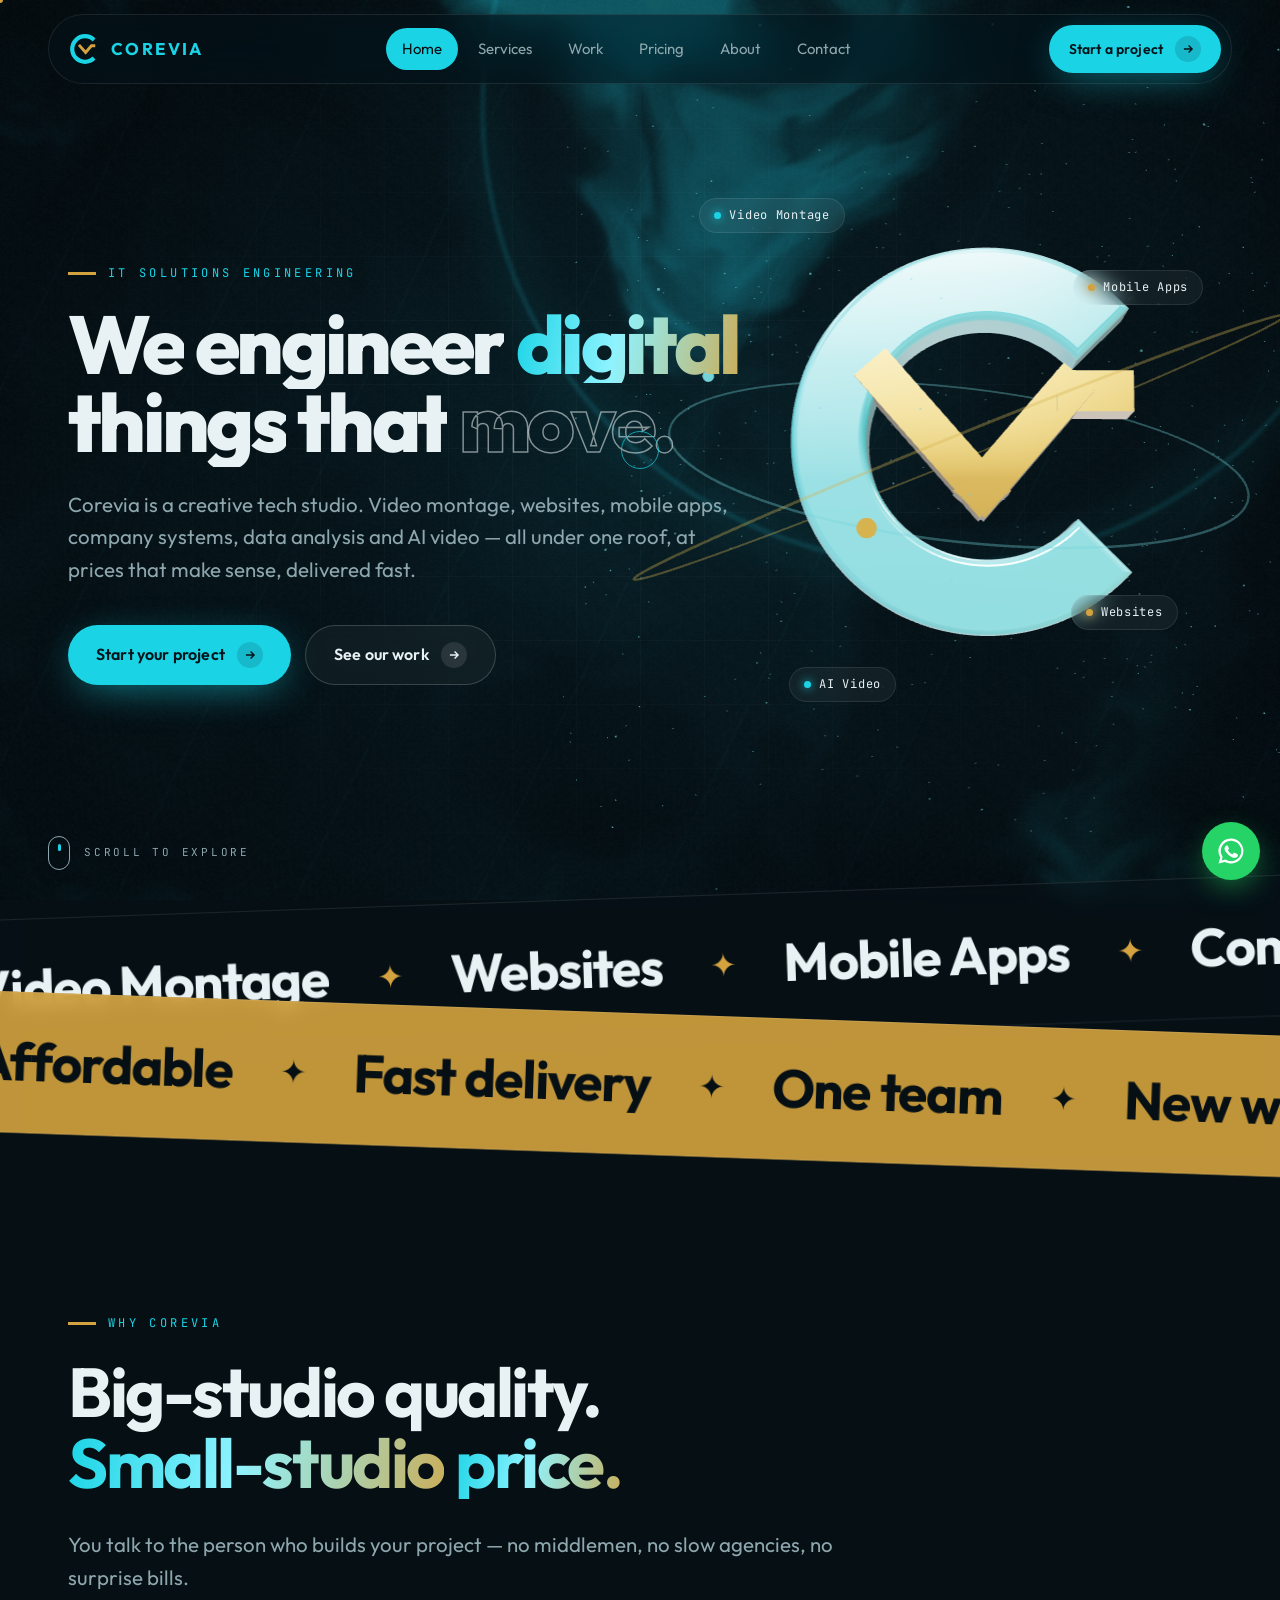
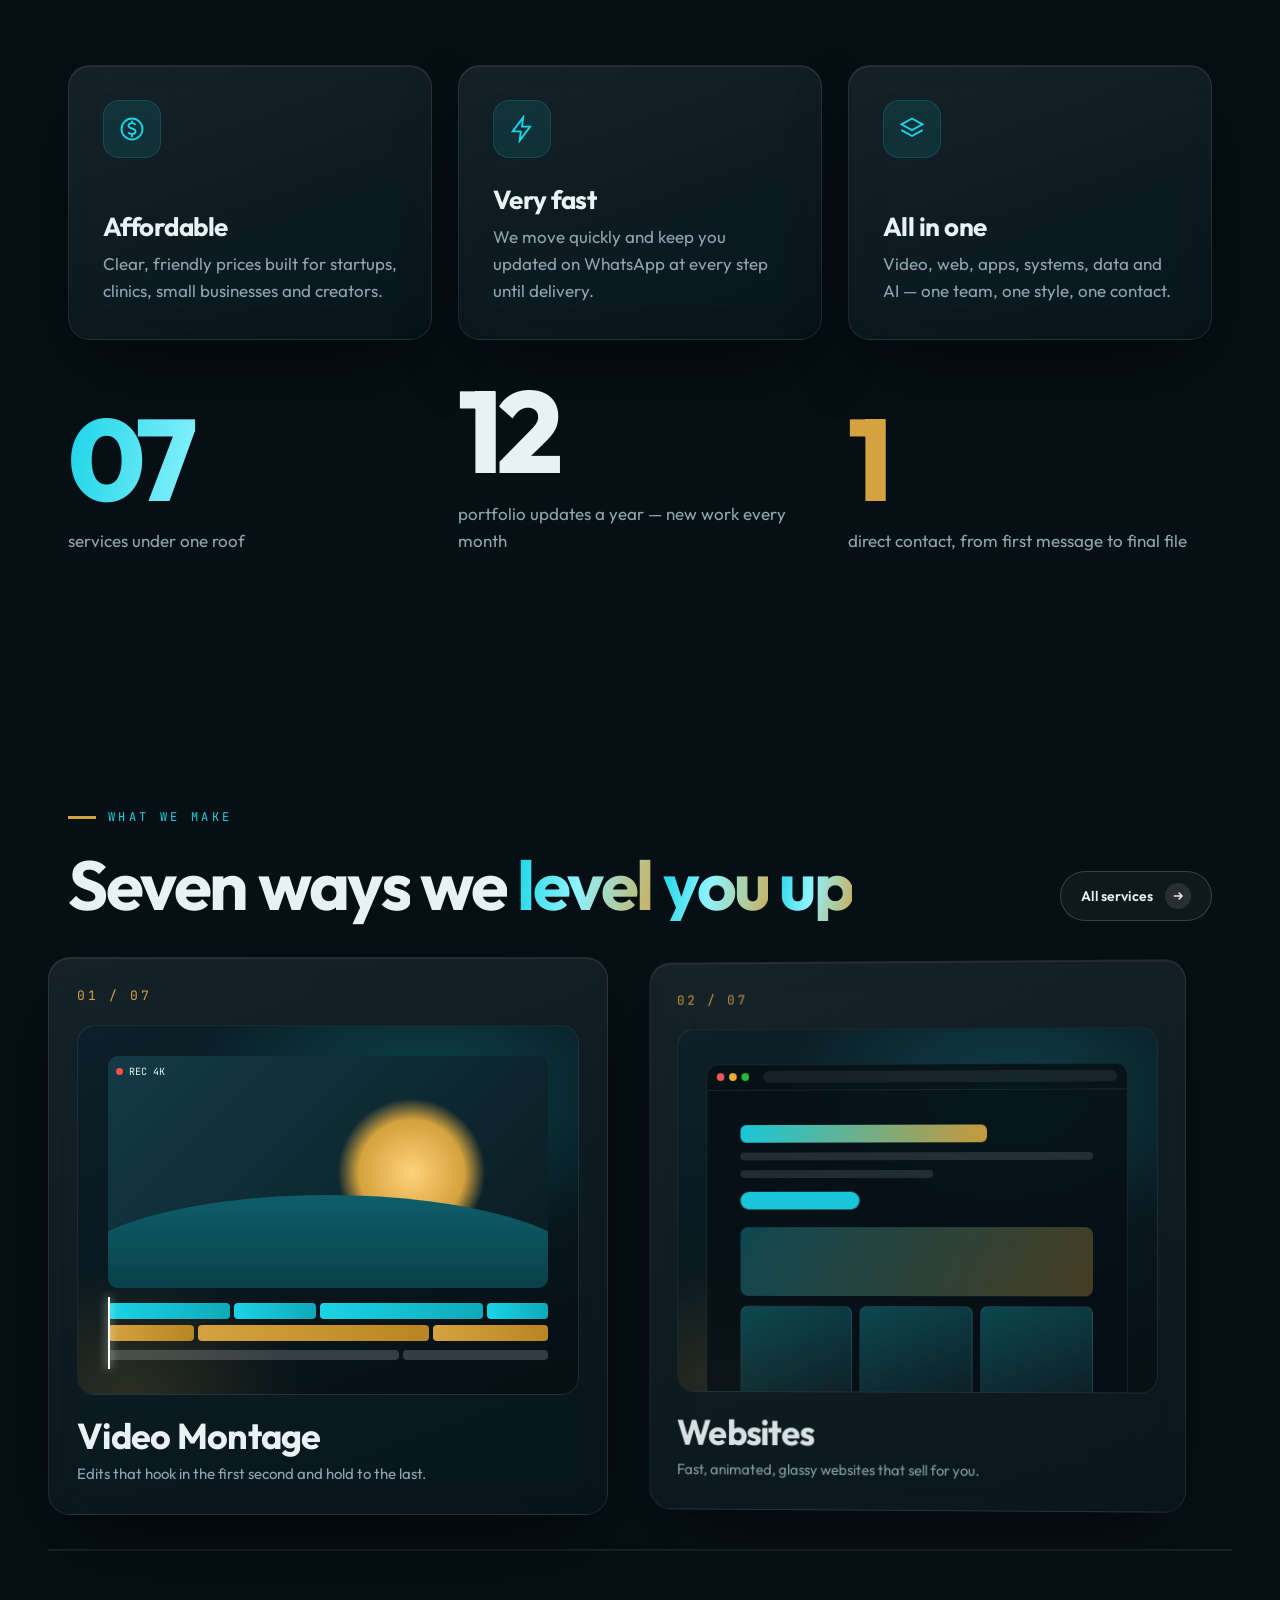
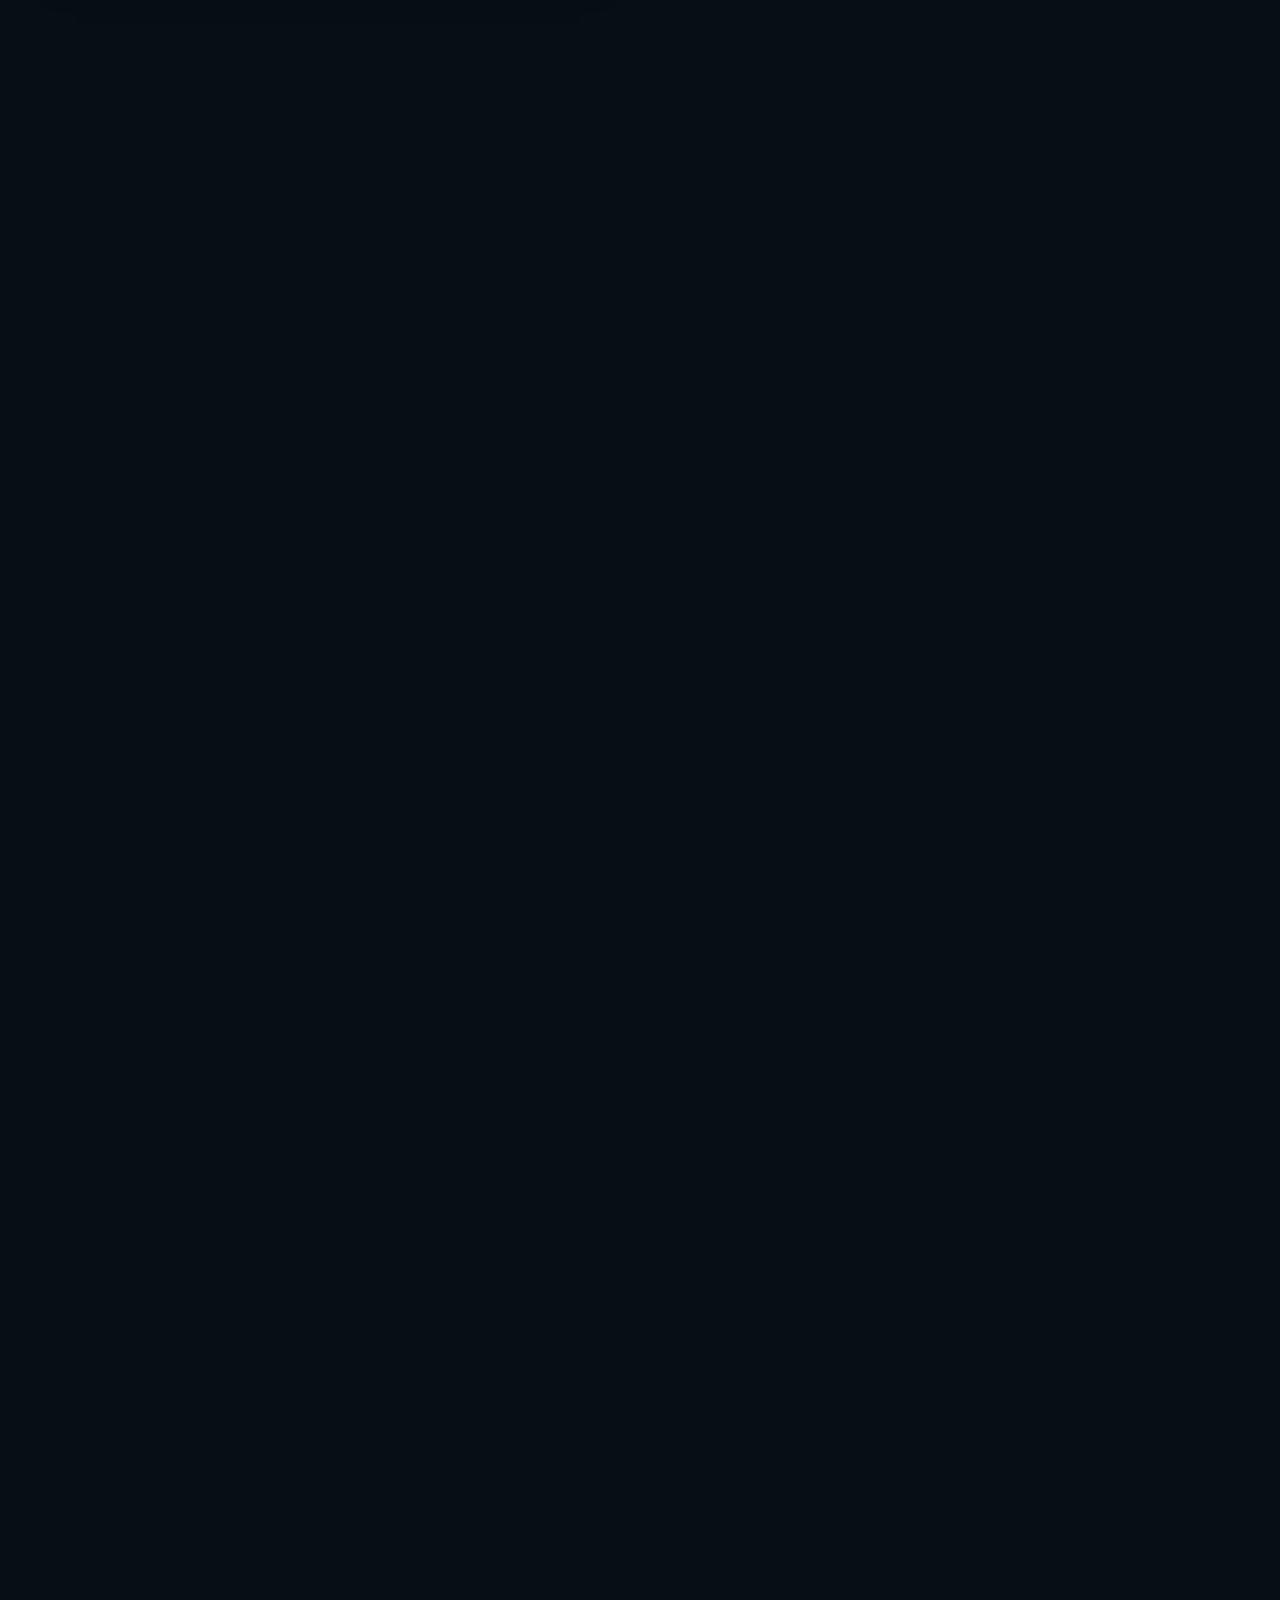
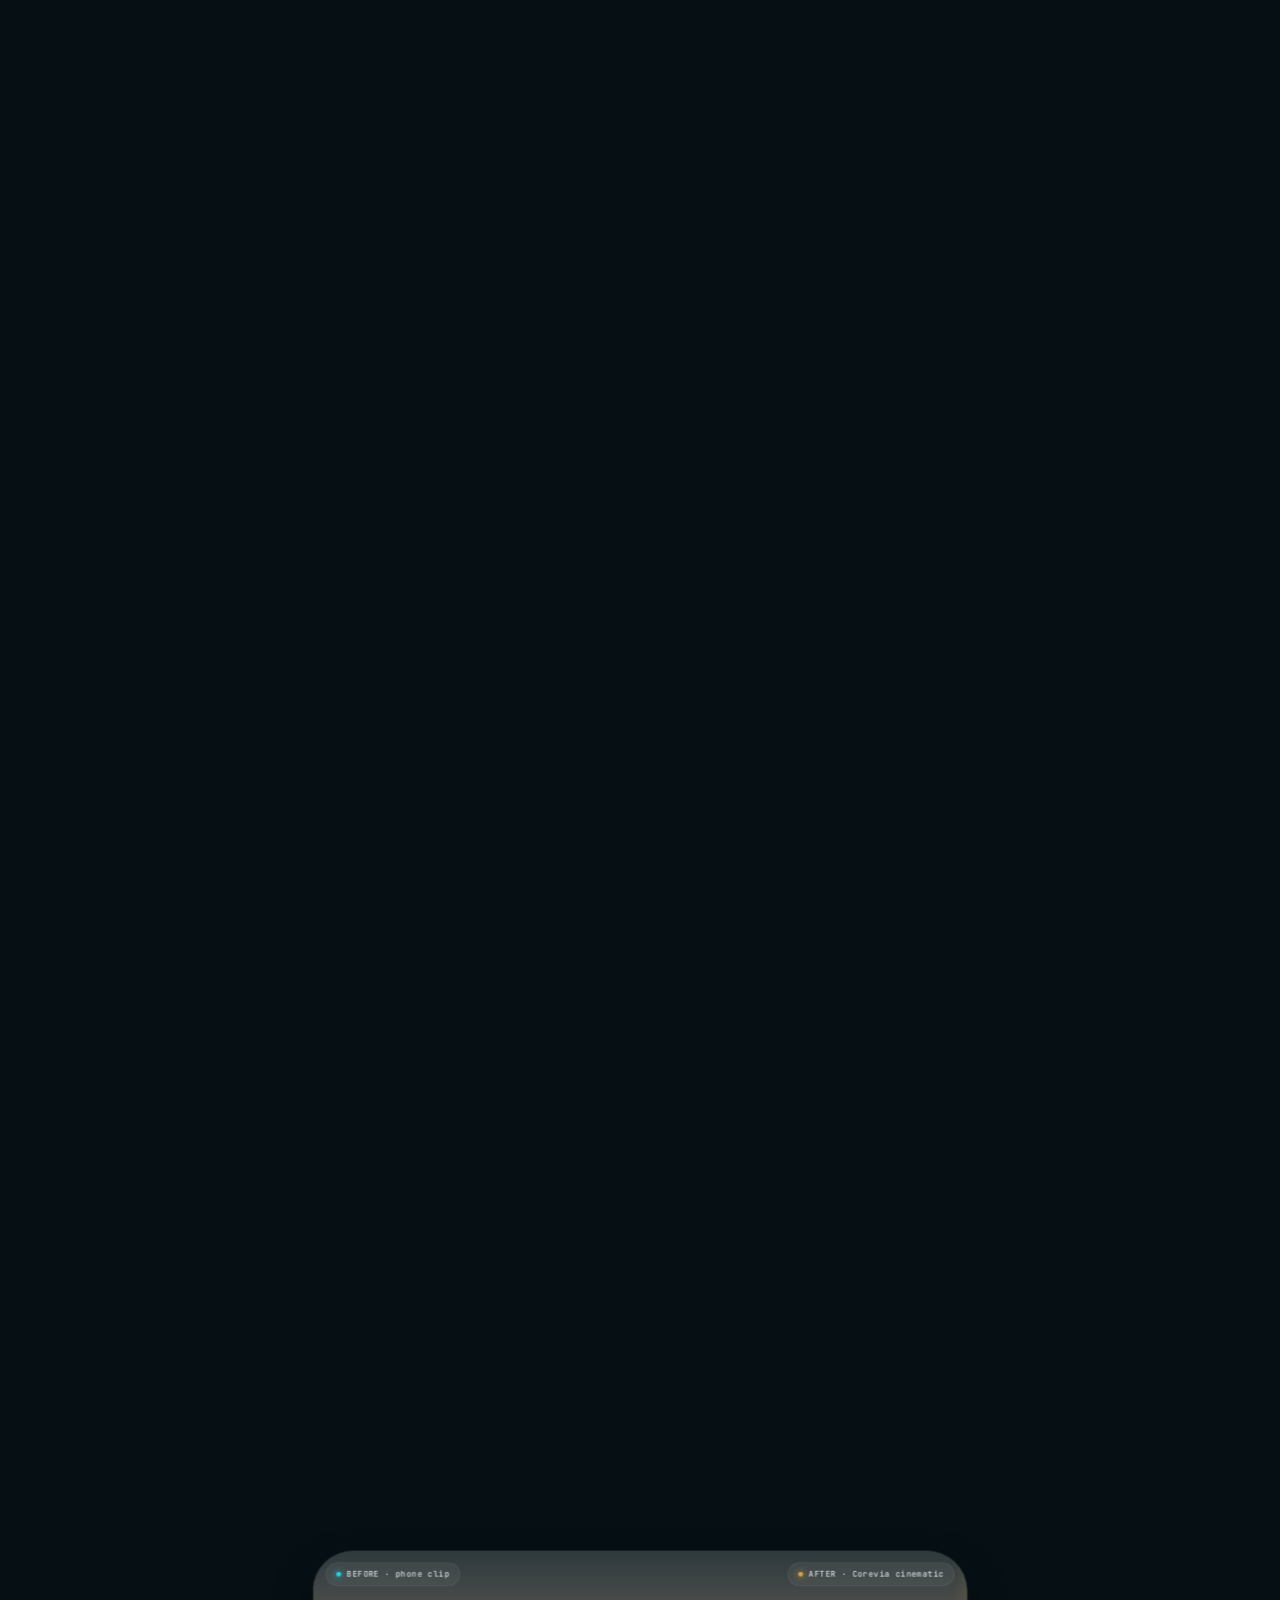
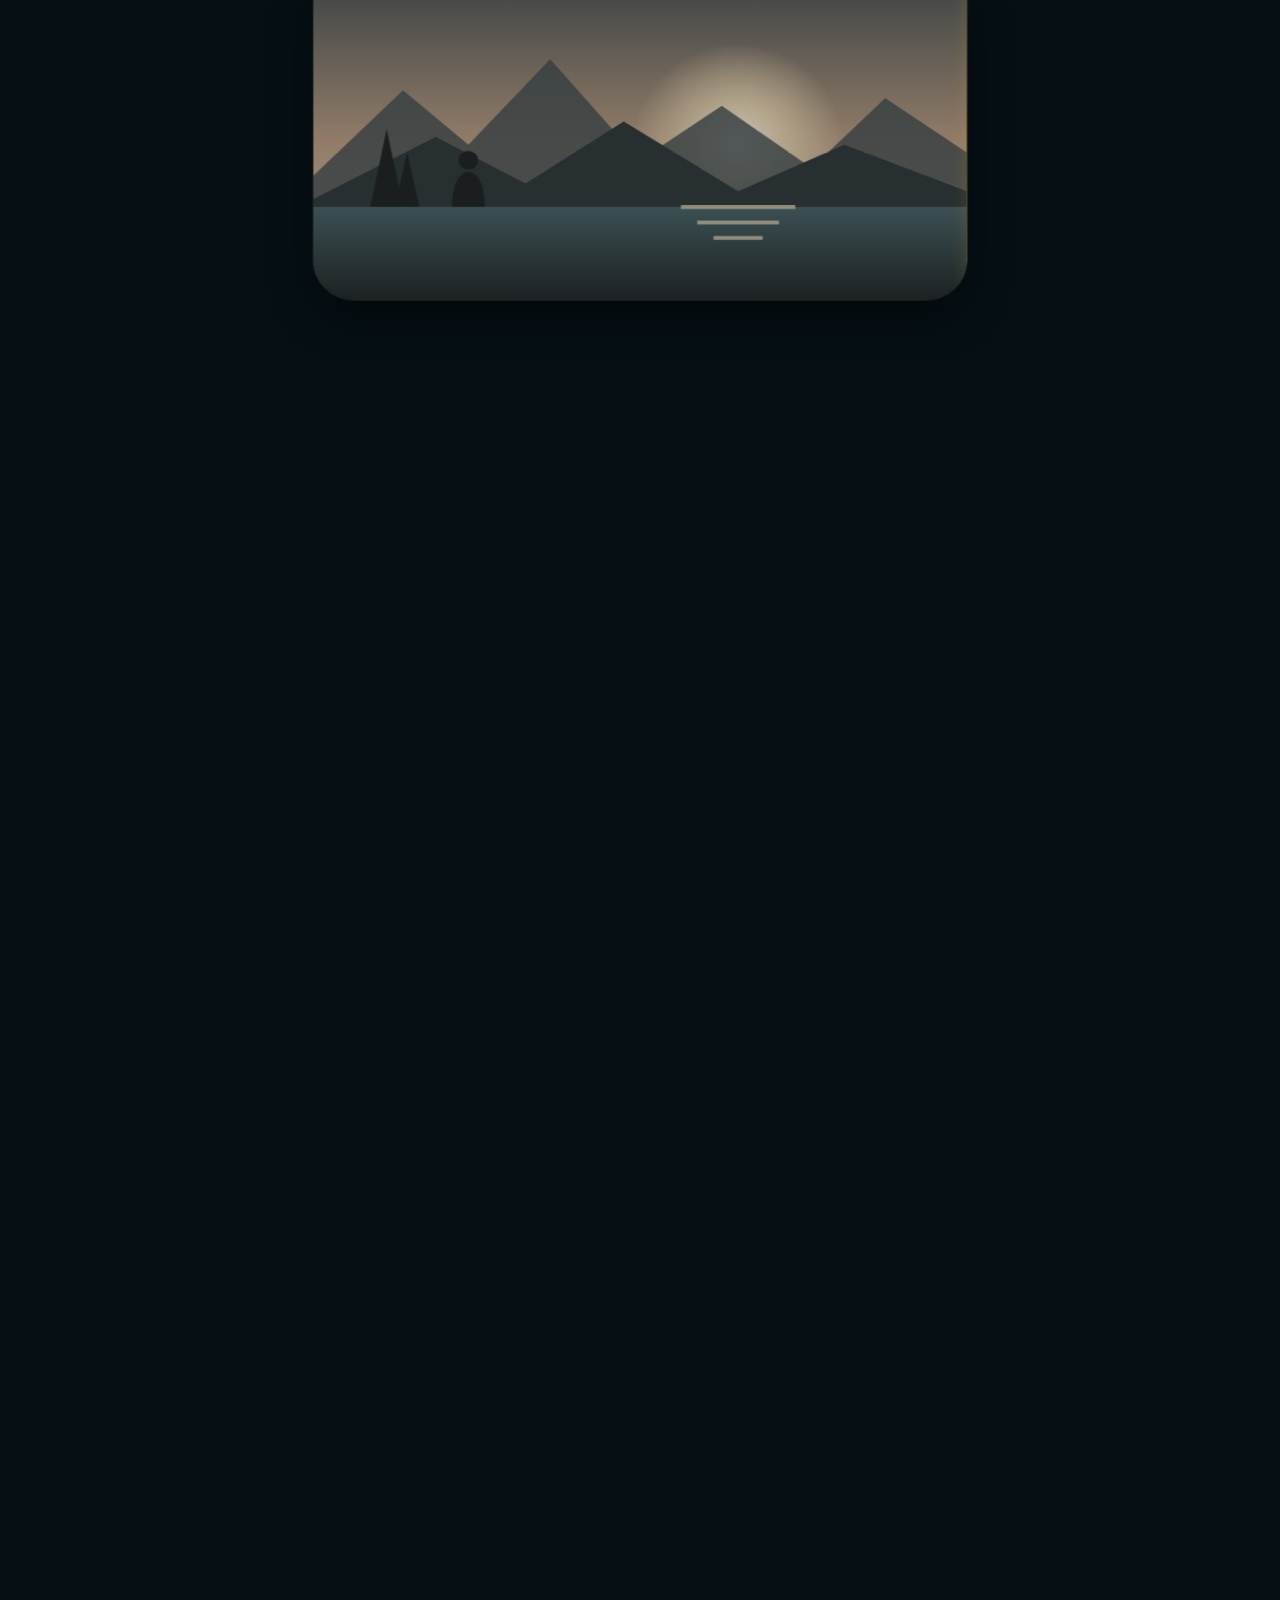
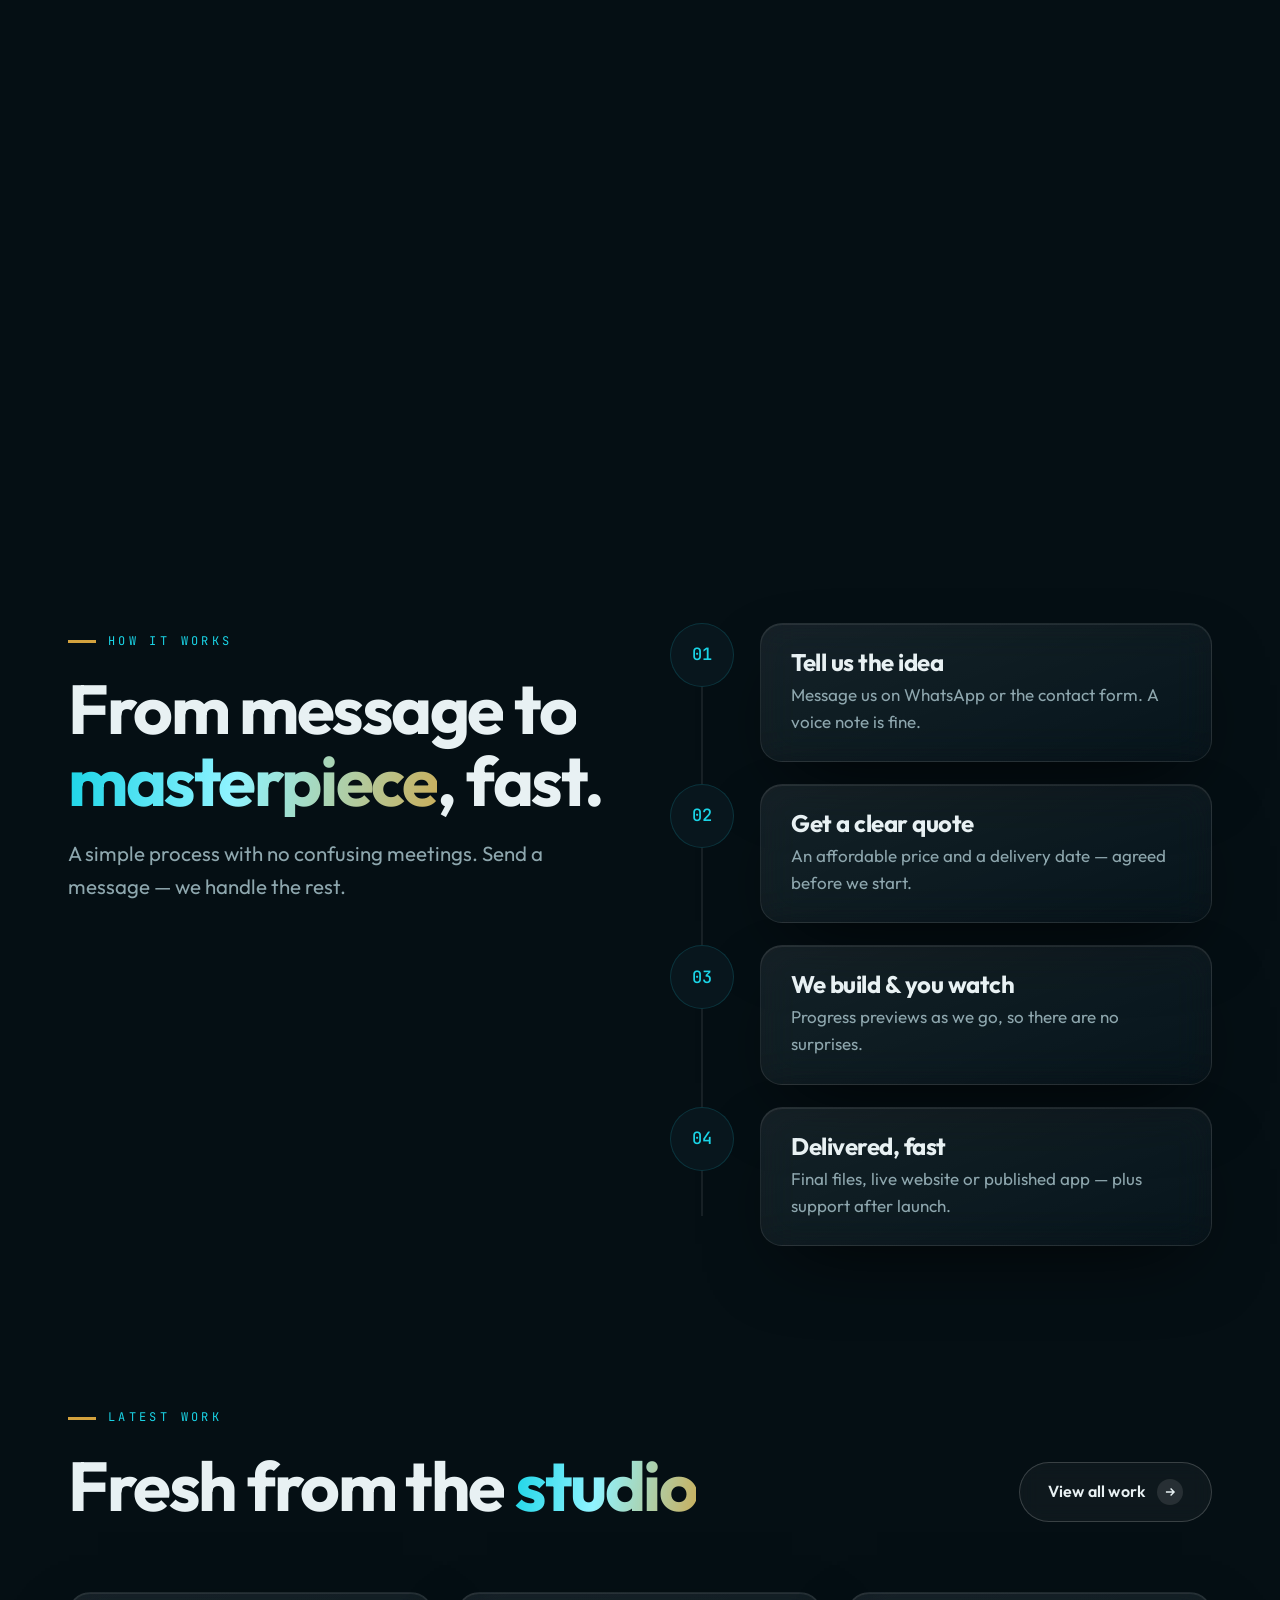
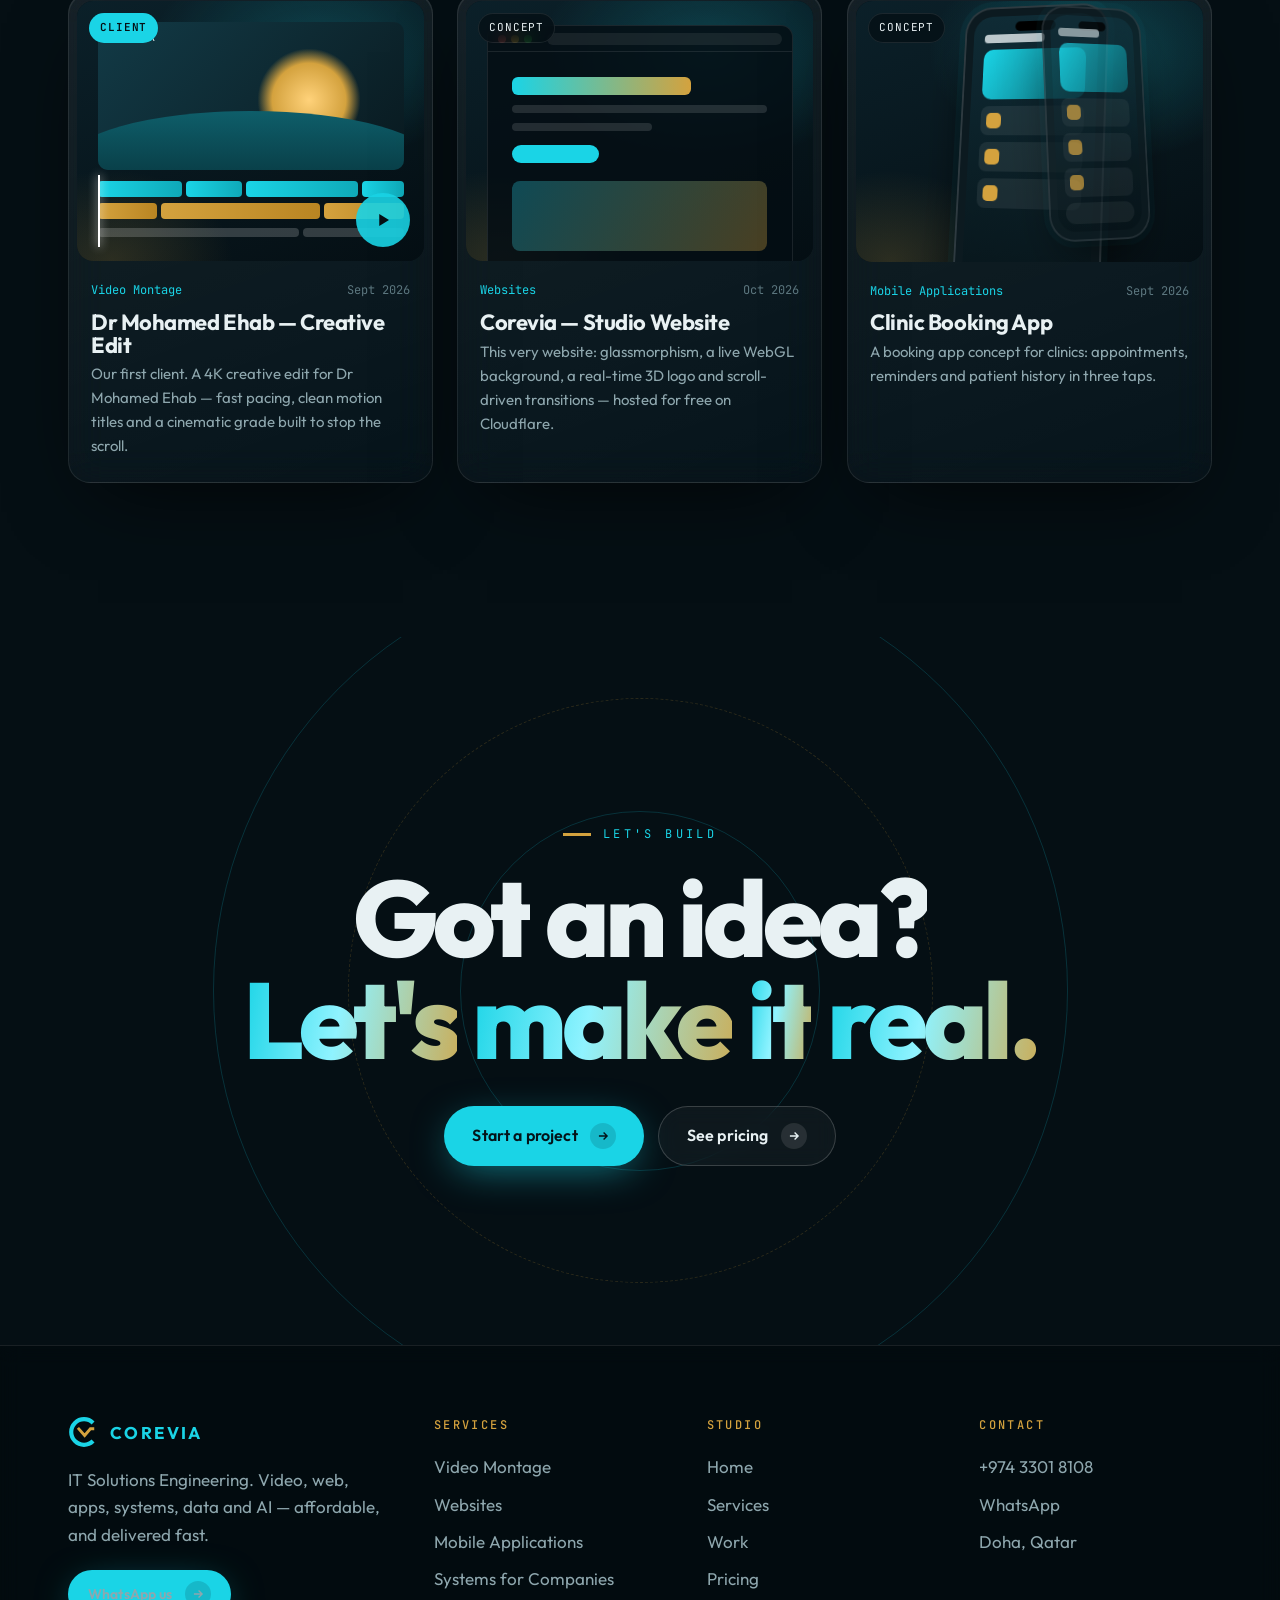
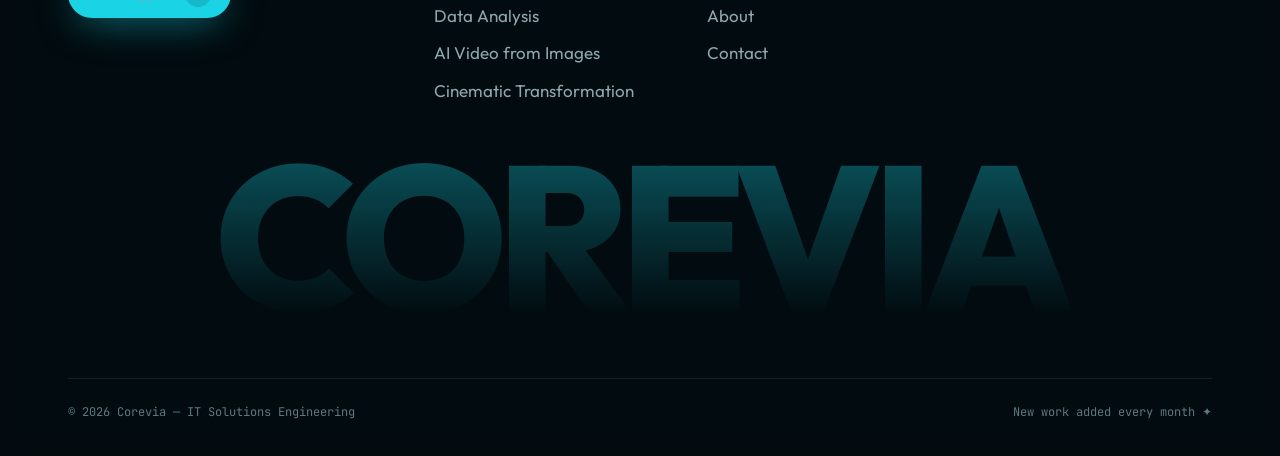
==== index.html @ b6b78919 "Build Corevia animated multi-page website Six pages (home, services, work, pricing, about, contact) " ====
<!doctype html>
<html lang="en">
<head>
  <meta charset="utf-8">
  <meta name="viewport" content="width=device-width, initial-scale=1, viewport-fit=cover">
  <title>Corevia — IT Solutions Engineering</title>
  <meta name="description" content="Corevia builds video montages, websites, mobile apps, company systems, data dashboards, AI videos and cinematic edits — affordable and fast.">
  <meta name="theme-color" content="#050f14">
  <link rel="icon" href="assets/img/favicon.svg" type="image/svg+xml">
  <meta property="og:title" content="Corevia — IT Solutions Engineering">
  <meta property="og:description" content="Video, websites, apps, systems, data and AI — affordable and delivered fast.">
  <meta property="og:image" content="assets/img/og-card.svg">
  <link rel="preconnect" href="https://fonts.googleapis.com">
  <link rel="preconnect" href="https://fonts.gstatic.com" crossorigin>
  <link href="https://fonts.googleapis.com/css2?family=Outfit:wght@300;400;500;600;700;800&family=JetBrains+Mono:wght@400;500&display=swap" rel="stylesheet">
  <link rel="stylesheet" href="assets/css/style.css">
  <script type="importmap">{"imports":{"three":"./assets/vendor/three/three.module.js","three/addons/":"./assets/vendor/three/addons/"}}</script>
</head>
<body data-page="home">
<main>

  <!-- HERO -->
  <section class="hero hero-home">
    <canvas class="hero3d" data-variant="logo" aria-hidden="true"></canvas>
    <div class="float-chips" aria-hidden="true">
      <span class="chip" style="right:34%;top:22%"><i class="dot"></i>Video Montage</span>
      <span class="chip gold" style="right:6%;top:30%"><i class="dot"></i>Mobile Apps</span>
      <span class="chip" style="right:30%;bottom:22%"><i class="dot"></i>AI Video</span>
      <span class="chip gold" style="right:8%;bottom:30%"><i class="dot"></i>Websites</span>
    </div>
    <div class="wrap">
      <div class="hero-copy">
        <div class="eyebrow" data-hero-fade>IT Solutions Engineering</div>
        <h1 class="display" data-split>We engineer <span class="grad">digital</span> things that <span class="outline">move.</span></h1>
        <p class="lead" data-hero-fade>Corevia is a creative tech studio. Video montage, websites, mobile apps, company systems, data analysis and AI video — all under one roof, at prices that make sense, delivered fast.</p>
        <div class="btn-row" data-hero-fade>
          <a class="btn" href="contact.html">Start your project <span class="arr"><svg width="14" height="14" viewBox="0 0 24 24" fill="none" stroke="currentColor" stroke-width="2.4"><path d="M5 12h14M13 6l6 6-6 6"/></svg></span></a>
          <a class="btn ghost" href="work.html">See our work <span class="arr"><svg width="14" height="14" viewBox="0 0 24 24" fill="none" stroke="currentColor" stroke-width="2.4"><path d="M5 12h14M13 6l6 6-6 6"/></svg></span></a>
        </div>
      </div>
    </div>
    <div class="scroll-cue" aria-hidden="true"><span class="mouse"></span>SCROLL TO EXPLORE</div>
  </section>

  <!-- MARQUEE -->
  <div class="marquee" aria-hidden="true"><div class="track">
    <span>Video Montage</span><span>Websites</span><span>Mobile Apps</span><span>Company Systems</span><span>Data Analysis</span><span>AI Video</span><span>Cinematic Edits</span>
    <span>Video Montage</span><span>Websites</span><span>Mobile Apps</span><span>Company Systems</span><span>Data Analysis</span><span>AI Video</span><span>Cinematic Edits</span>
  </div></div>
  <div class="marquee rev" aria-hidden="true"><div class="track">
    <span>Affordable</span><span>Fast delivery</span><span>One team</span><span>New work monthly</span><span>Affordable</span><span>Fast delivery</span><span>One team</span><span>New work monthly</span>
  </div></div>

  <!-- WHY -->
  <section class="section">
    <div class="wrap">
      <div class="sec-head">
        <div>
          <div class="eyebrow">Why Corevia</div>
          <h2 class="h2" data-split>Big-studio quality.<br><span class="grad">Small-studio price.</span></h2>
        </div>
        <p class="lead" data-reveal>You talk to the person who builds your project — no middlemen, no slow agencies, no surprise bills.</p>
      </div>
      <div class="grid g3" data-reveal="stagger">
        <article class="glass spot vcard" data-tilt="10">
          <div class="ic"><svg viewBox="0 0 24 24" fill="none" stroke-width="1.6"><circle cx="12" cy="12" r="9"/><path d="M15 8.5c-.6-1-1.7-1.5-3-1.5-1.9 0-3 1-3 2.3 0 3 6 1.5 6 4.6 0 1.3-1.2 2.4-3 2.4-1.4 0-2.6-.6-3.2-1.6M12 5v2M12 17v2"/></svg></div>
          <h3>Affordable</h3><p>Clear, friendly prices built for startups, clinics, small businesses and creators.</p>
        </article>
        <article class="glass spot vcard" data-tilt="10">
          <div class="ic"><svg viewBox="0 0 24 24" fill="none" stroke-width="1.6"><path d="M13 2L4 14h7l-1 8 9-12h-7z"/></svg></div>
          <h3>Very fast</h3><p>We move quickly and keep you updated on WhatsApp at every step until delivery.</p>
        </article>
        <article class="glass spot vcard" data-tilt="10">
          <div class="ic"><svg viewBox="0 0 24 24" fill="none" stroke-width="1.6"><path d="M12 3l9 5-9 5-9-5zM3 13l9 5 9-5"/></svg></div>
          <h3>All in one</h3><p>Video, web, apps, systems, data and AI — one team, one style, one contact.</p>
        </article>
      </div>
      <div class="grid g3 mt" style="align-items:end">
        <div data-reveal><div class="big-num grad" data-count="7" data-pad="2">07</div><p class="muted">services under one roof</p></div>
        <div data-reveal><div class="big-num" data-count="12">12</div><p class="muted">portfolio updates a year — new work every month</p></div>
        <div data-reveal><div class="big-num gold" data-count="1">1</div><p class="muted">direct contact, from first message to final file</p></div>
      </div>
    </div>
  </section>

  <!-- HORIZONTAL SERVICES -->
  <section class="hs" id="services">
    <div class="wrap hs-head">
      <div>
        <div class="eyebrow">What we make</div>
        <h2 class="h2" data-split>Seven ways we <span class="grad">level you up</span></h2>
      </div>
      <a class="btn ghost sm" href="services.html">All services <span class="arr"><svg width="14" height="14" viewBox="0 0 24 24" fill="none" stroke="currentColor" stroke-width="2.4"><path d="M5 12h14M13 6l6 6-6 6"/></svg></span></a>
    </div>
    <div class="hs-track" id="hsTrack"></div>
    <div class="hs-progress"><i></i></div>
  </section>

  <!-- TRANSFORMATION -->
  <section class="tx" aria-label="Cinematic transformation demo">
    <div class="tx-sticky">
      <div class="tx-frame">
        <div class="scene before" data-scene></div>
        <div class="scene after" data-scene></div>
        <div class="handle"></div>
        <span class="chip tx-label l"><i class="dot"></i>BEFORE · phone clip</span>
        <span class="chip gold tx-label r"><i class="dot"></i>AFTER · Corevia cinematic</span>
      </div>
      <div class="tx-copy">
        <div class="eyebrow">Scroll to transform</div>
        <h2>Normal footage. <span class="grad">Cinematic result.</span></h2>
      </div>
    </div>
  </section>

  <!-- PROCESS -->
  <section class="section">
    <div class="wrap">
      <div class="grid g2" style="gap:60px;align-items:start">
        <div style="position:sticky;top:120px">
          <div class="eyebrow">How it works</div>
          <h2 class="h2" data-split>From message to <span class="grad">masterpiece</span>, fast.</h2>
          <p class="lead" data-reveal style="margin-top:22px">A simple process with no confusing meetings. Send a message — we handle the rest.</p>
        </div>
        <div class="steps">
          <div class="line"><i></i></div>
          <div class="step" data-reveal><div class="n">01</div><div class="glass body spot"><h3>Tell us the idea</h3><p>Message us on WhatsApp or the contact form. A voice note is fine.</p></div></div>
          <div class="step" data-reveal><div class="n">02</div><div class="glass body spot"><h3>Get a clear quote</h3><p>An affordable price and a delivery date — agreed before we start.</p></div></div>
          <div class="step" data-reveal><div class="n">03</div><div class="glass body spot"><h3>We build &amp; you watch</h3><p>Progress previews as we go, so there are no surprises.</p></div></div>
          <div class="step" data-reveal><div class="n">04</div><div class="glass body spot"><h3>Delivered, fast</h3><p>Final files, live website or published app — plus support after launch.</p></div></div>
        </div>
      </div>
    </div>
  </section>

  <!-- FEATURED WORK -->
  <section class="section" style="padding-top:0">
    <div class="wrap">
      <div class="sec-head">
        <div>
          <div class="eyebrow">Latest work</div>
          <h2 class="h2" data-split>Fresh from the <span class="grad">studio</span></h2>
        </div>
        <a class="btn ghost" href="work.html">View all work <span class="arr"><svg width="14" height="14" viewBox="0 0 24 24" fill="none" stroke="currentColor" stroke-width="2.4"><path d="M5 12h14M13 6l6 6-6 6"/></svg></span></a>
      </div>
      <div class="pgrid" data-projects="featured" data-limit="3"></div>
    </div>
  </section>

  <!-- CTA -->
  <section class="cta">
    <div class="rings" aria-hidden="true"><i></i><i></i><i></i></div>
    <div class="wrap">
      <div class="eyebrow" style="justify-content:center">Let's build</div>
      <h2 class="display" data-split>Got an idea?<br><span class="grad">Let's make it real.</span></h2>
      <div class="btn-row">
        <a class="btn" href="contact.html">Start a project <span class="arr"><svg width="14" height="14" viewBox="0 0 24 24" fill="none" stroke="currentColor" stroke-width="2.4"><path d="M5 12h14M13 6l6 6-6 6"/></svg></span></a>
        <a class="btn ghost" href="pricing.html">See pricing <span class="arr"><svg width="14" height="14" viewBox="0 0 24 24" fill="none" stroke="currentColor" stroke-width="2.4"><path d="M5 12h14M13 6l6 6-6 6"/></svg></span></a>
      </div>
    </div>
  </section>
</main>

<script src="assets/vendor/lenis.min.js"></script>
<script src="assets/vendor/gsap.min.js"></script>
<script src="assets/vendor/ScrollTrigger.min.js"></script>
<script src="assets/js/config.js"></script>
<script src="assets/js/projects.js"></script>
<script src="assets/js/bg.js"></script>
<script>
  // horizontal service cards
  document.getElementById("hsTrack").innerHTML = COREVIA.services.map((s, i) => `
    <a class="glass spot hs-card" href="services.html#${s.id}" data-cursor="OPEN">
      <span class="num">0${i + 1} / 07</span>
      <div class="mock" data-mock="${s.mock}"></div>
      <h3>${s.title}</h3><p>${s.short}</p>
    </a>`).join("");
</script>
<script src="assets/js/main.js"></script>
<script src="assets/js/projects-ui.js"></script>
<script type="module" src="assets/js/hero3d.js"></script>
</body>
</html>
---- assets/css/style.css ----
/* =========================================================
   COREVIA — styles
   ========================================================= */
:root {
  --bg: #050f14;
  --bg-2: #08161d;
  --ink: #e8f1f3;
  --muted: #8ea7ae;
  --dim: #5d7880;
  --cyan: #1ad4e6;
  --cyan-2: #0fa9b8;
  --gold: #d4a23e;
  --cream: #f5f3ee;
  --glass: rgba(255, 255, 255, 0.045);
  --glass-2: rgba(255, 255, 255, 0.075);
  --line: rgba(26, 212, 230, 0.16);
  --line-2: rgba(255, 255, 255, 0.09);
  --shadow: 0 30px 80px -30px rgba(0, 0, 0, 0.8);
  --radius: 22px;
  --font: "Outfit", system-ui, sans-serif;
  --mono: "JetBrains Mono", ui-monospace, monospace;
  --ease: cubic-bezier(.2, .8, .2, 1);
  --gutter: clamp(16px, 4vw, 48px);
  --max: 1240px;
}

*, *::before, *::after { box-sizing: border-box; }
html { -webkit-text-size-adjust: 100%; }
html.lenis, html.lenis body { height: auto; }
.lenis.lenis-smooth { scroll-behavior: auto !important; }
html, body { overflow-x: clip; }
body {
  margin: 0;
  background: var(--bg);
  color: var(--ink);
  font-family: var(--font);
  font-size: 17px;
  line-height: 1.6;
  -webkit-font-smoothing: antialiased;
}
img, video, canvas, svg { display: block; max-width: 100%; }
a { color: inherit; text-decoration: none; }
button { font: inherit; color: inherit; background: none; border: 0; cursor: pointer; }
::selection { background: var(--cyan); color: var(--bg); }
:focus-visible { outline: 2px solid var(--cyan); outline-offset: 3px; border-radius: 6px; }

/* ---------- background layers ---------- */
.bg-canvas, .bg-video {
  position: fixed; inset: 0; width: 100vw; height: 100vh; z-index: -3;
  object-fit: cover; pointer-events: none;
}
.bg-video { z-index: -2; mix-blend-mode: screen; }
.bg-fallback, body::before {
  background:
    radial-gradient(60% 50% at 80% 10%, rgba(26, 212, 230, .14), transparent 70%),
    radial-gradient(50% 40% at 10% 90%, rgba(212, 162, 62, .10), transparent 70%),
    var(--bg);
}
body::before { content: ""; position: fixed; inset: 0; z-index: -4; }
body::after { /* subtle grid */
  content: ""; position: fixed; inset: 0; z-index: -1; pointer-events: none;
  background-image: linear-gradient(rgba(255,255,255,.025) 1px, transparent 1px), linear-gradient(90deg, rgba(255,255,255,.025) 1px, transparent 1px);
  background-size: 64px 64px;
  mask-image: radial-gradient(ellipse at center, #000 30%, transparent 80%);
}

/* ---------- layout ---------- */
.wrap { width: 100%; max-width: var(--max); margin: 0 auto; padding: 0 var(--gutter); }
section { position: relative; }
.section { padding: clamp(80px, 12vw, 160px) 0; }
.grid { display: grid; gap: clamp(16px, 2vw, 28px); }
.g2 { grid-template-columns: repeat(2, minmax(0, 1fr)); }
.g3 { grid-template-columns: repeat(3, minmax(0, 1fr)); }
.g4 { grid-template-columns: repeat(4, minmax(0, 1fr)); }
@media (max-width: 960px) { .g3, .g4 { grid-template-columns: repeat(2, minmax(0, 1fr)); } }
@media (max-width: 640px) { .g2, .g3, .g4 { grid-template-columns: 1fr; } }

/* ---------- type ---------- */
h1, h2, h3, h4 { font-weight: 700; line-height: 1.04; letter-spacing: -0.02em; margin: 0; }
.display { font-size: clamp(44px, 8.4vw, 124px); font-weight: 800; letter-spacing: -0.045em; line-height: .95; }
.h2 { font-size: clamp(34px, 5.4vw, 76px); letter-spacing: -0.035em; }
.h3 { font-size: clamp(22px, 2.4vw, 30px); }
.lead { font-size: clamp(17px, 1.6vw, 21px); color: var(--muted); max-width: 60ch; }
.eyebrow {
  font-family: var(--mono); font-size: 12px; letter-spacing: .28em; text-transform: uppercase; color: var(--cyan);
  display: inline-flex; align-items: center; gap: 12px; margin-bottom: 22px;
}
.eyebrow::before { content: ""; width: 28px; height: 3px; background: var(--gold); }
.grad {
  background: linear-gradient(100deg, var(--cyan) 0%, #8ff3ff 40%, var(--gold) 100%);
  -webkit-background-clip: text; background-clip: text; color: transparent;
}
.outline { -webkit-text-stroke: 1.5px rgba(232, 241, 243, .55); color: transparent; }
.gold { color: var(--gold); }
.cyan { color: var(--cyan); }
.mono { font-family: var(--mono); }
.muted { color: var(--muted); }
.split .w { display: inline-block; overflow: hidden; vertical-align: top; padding-bottom: .08em; margin-bottom: -.08em; }
.split .w > span { display: inline-block; will-change: transform; }
.split .grad { background: none; color: inherit; }
.split .grad .w > span {
  background: linear-gradient(100deg, var(--cyan) 0%, #8ff3ff 45%, var(--gold) 110%);
  -webkit-background-clip: text; background-clip: text; color: transparent;
}

/* ---------- glass ---------- */
.glass {
  background: linear-gradient(160deg, rgba(255,255,255,.08), rgba(255,255,255,.02));
  border: 1px solid var(--line-2);
  border-radius: var(--radius);
  backdrop-filter: blur(18px) saturate(140%);
  -webkit-backdrop-filter: blur(18px) saturate(140%);
  box-shadow: inset 0 1px 0 rgba(255,255,255,.08), var(--shadow);
  position: relative;
}
.spot { --mx: 50%; --my: 50%; overflow: hidden; }
.spot::before {
  content: ""; position: absolute; inset: 0; border-radius: inherit; pointer-events: none; opacity: 0; transition: opacity .4s;
  background: radial-gradient(420px circle at var(--mx) var(--my), rgba(26, 212, 230, .14), transparent 45%);
}
.spot::after { /* glowing border that follows the mouse */
  content: ""; position: absolute; inset: -1px; border-radius: inherit; pointer-events: none; opacity: 0; transition: opacity .4s;
  padding: 1px;
  background: radial-gradient(300px circle at var(--mx) var(--my), rgba(26, 212, 230, .8), rgba(212,162,62,.4) 30%, transparent 60%);
  -webkit-mask: linear-gradient(#000 0 0) content-box, linear-gradient(#000 0 0);
  -webkit-mask-composite: xor; mask-composite: exclude;
}
.spot:hover::before, .spot:hover::after { opacity: 1; }
[data-tilt] { transform-style: preserve-3d; transition: transform .5s var(--ease); will-change: transform; }
[data-tilt] .lift { transform: translateZ(40px); }

/* ---------- buttons ---------- */
.btn {
  --bgc: var(--cyan);
  position: relative; display: inline-flex; align-items: center; gap: 12px;
  padding: 16px 28px; border-radius: 999px; font-weight: 600; font-size: 16px; letter-spacing: .01em;
  background: var(--bgc); color: #04141a; overflow: hidden; isolation: isolate;
  transition: transform .4s var(--ease), box-shadow .4s var(--ease);
  box-shadow: 0 10px 40px -10px rgba(26, 212, 230, .6);
  white-space: nowrap;
}
.btn::before {
  content: ""; position: absolute; inset: 0; z-index: -1; border-radius: inherit;
  background: var(--gold); transform: translateY(101%); transition: transform .5s var(--ease);
}
.btn:hover::before { transform: translateY(0); }
.btn:hover { box-shadow: 0 16px 50px -10px rgba(212, 162, 62, .6); }
.btn .arr { width: 26px; height: 26px; border-radius: 50%; background: rgba(4, 20, 26, .14); display: grid; place-items: center; transition: transform .4s var(--ease); }
.btn:hover .arr { transform: rotate(-45deg); }
.btn.ghost { background: rgba(255,255,255,.04); color: var(--ink); border: 1px solid rgba(255,255,255,.18); box-shadow: none; backdrop-filter: blur(10px); }
.btn.ghost::before { background: var(--ink); }
.btn.ghost:hover { color: var(--bg); }
.btn.ghost .arr { background: rgba(255,255,255,.1); }
.btn.sm { padding: 11px 20px; font-size: 14px; }
.btn-row { display: flex; flex-wrap: wrap; gap: 14px; }
.chip {
  display: inline-flex; align-items: center; gap: 8px; padding: 7px 14px; border-radius: 999px;
  font-family: var(--mono); font-size: 12px; letter-spacing: .06em; color: var(--ink);
  background: rgba(255,255,255,.05); border: 1px solid var(--line-2);
}
.chip .dot { width: 7px; height: 7px; border-radius: 50%; background: var(--cyan); box-shadow: 0 0 10px var(--cyan); }
.chip.gold .dot { background: var(--gold); box-shadow: 0 0 10px var(--gold); }

/* ---------- nav ---------- */
.nav {
  position: fixed; top: 14px; left: 50%; z-index: 50; transform: translateX(-50%);
  width: calc(100% - 2 * var(--gutter)); max-width: var(--max);
  display: flex; align-items: center; justify-content: space-between; gap: 16px;
  padding: 10px 10px 10px 20px; border-radius: 999px;
  background: rgba(6, 18, 24, .5); border: 1px solid var(--line-2);
  backdrop-filter: blur(20px) saturate(150%); -webkit-backdrop-filter: blur(20px) saturate(150%);
  transition: transform .6s var(--ease), background .4s;
}
.nav.hide { transform: translate(-50%, -130%); }
.brand { display: flex; align-items: center; gap: 10px; font-weight: 700; letter-spacing: .14em; font-size: 17px; }
.brand img { width: 32px; height: 32px; transition: transform .8s var(--ease); }
.brand:hover img { transform: rotate(-360deg); }
.brand span { color: var(--cyan); }
.nav-links { display: flex; gap: 4px; list-style: none; margin: 0; padding: 0; }
.nav-links a {
  position: relative; display: block; padding: 9px 16px; border-radius: 999px; font-size: 15px; color: var(--muted);
  transition: color .3s, background .3s;
}
.nav-links a:hover { color: var(--ink); background: rgba(255,255,255,.06); }
.nav-links a.active { color: var(--bg); background: var(--cyan); }
.burger { display: none; width: 46px; height: 46px; border-radius: 50%; background: rgba(255,255,255,.07); position: relative; }
.burger i { position: absolute; left: 14px; right: 14px; height: 2px; background: var(--ink); transition: transform .4s var(--ease), top .4s var(--ease); }
.burger i:nth-child(1) { top: 18px; } .burger i:nth-child(2) { top: 26px; }
.menu-open .burger i:nth-child(1) { top: 22px; transform: rotate(45deg); }
.menu-open .burger i:nth-child(2) { top: 22px; transform: rotate(-45deg); }
.mobile-menu {
  position: fixed; inset: 0; z-index: 45; display: flex; flex-direction: column; justify-content: center; gap: 6px;
  padding: 100px var(--gutter) 40px; background: rgba(4, 13, 18, .86); backdrop-filter: blur(24px);
  clip-path: circle(0% at calc(100% - 40px) 40px); transition: clip-path .8s var(--ease); visibility: hidden;
}
.menu-open .mobile-menu { clip-path: circle(150% at calc(100% - 40px) 40px); visibility: visible; }
.mobile-menu a { font-size: clamp(36px, 10vw, 56px); font-weight: 700; letter-spacing: -.03em; display: flex; align-items: baseline; gap: 14px; }
.mobile-menu a small { font-family: var(--mono); font-size: 12px; color: var(--gold); }
.mobile-menu a.active { color: var(--cyan); }
.mobile-menu .mm-foot { margin-top: 30px; color: var(--muted); font-family: var(--mono); font-size: 13px; }
@media (max-width: 900px) {
  .nav-links, .nav .btn { display: none; }
  .burger { display: block; }
}

/* ---------- progress / cursor ---------- */
.progress { position: fixed; top: 0; left: 0; height: 3px; width: 100%; z-index: 60; transform-origin: 0 50%; transform: scaleX(0); background: linear-gradient(90deg, var(--cyan), var(--gold)); }
.cursor, .cursor-dot { position: fixed; top: 0; left: 0; z-index: 100; pointer-events: none; border-radius: 50%; }
.cursor { width: 38px; height: 38px; margin: -19px 0 0 -19px; border: 1px solid rgba(26, 212, 230, .7); transition: width .35s var(--ease), height .35s var(--ease), margin .35s var(--ease), background .35s, border-color .35s; display: grid; place-items: center; }
.cursor-dot { width: 6px; height: 6px; margin: -3px 0 0 -3px; background: var(--gold); }
.cursor.hover { width: 76px; height: 76px; margin: -38px 0 0 -38px; background: rgba(26, 212, 230, .12); border-color: transparent; backdrop-filter: blur(2px); }
.cursor .lbl { font-family: var(--mono); font-size: 10px; letter-spacing: .1em; color: var(--ink); opacity: 0; transition: opacity .3s; }
.cursor.hover .lbl { opacity: 1; }
@media (hover: none), (pointer: coarse) { .cursor, .cursor-dot { display: none; } }

/* ---------- page transition + loader ---------- */
.pt { position: fixed; inset: 0; z-index: 90; pointer-events: none; display: grid; grid-template-columns: repeat(5, 1fr); }
.pt i { display: block; background: var(--bg-2); transform: scaleY(0); transform-origin: bottom; border-right: 1px solid rgba(26,212,230,.08); }
.pt i:nth-child(odd) { background: #071820; }
.pt .pt-logo { position: absolute; left: 50%; top: 50%; width: 90px; height: 90px; margin: -45px 0 0 -45px; opacity: 0; }
.loader {
  position: fixed; inset: 0; z-index: 95; display: grid; place-items: center; background: var(--bg);
}
.loader svg { width: 120px; height: 120px; overflow: visible; }
.loader .c { stroke-dasharray: 260; stroke-dashoffset: 260; animation: draw 1.1s var(--ease) forwards; }
.loader .v { stroke-dasharray: 90; stroke-dashoffset: 90; animation: draw .7s .7s var(--ease) forwards; }
.loader .word { margin-top: 26px; font-weight: 700; letter-spacing: .5em; font-size: 20px; color: var(--cyan); text-align: center; opacity: 0; animation: fade .6s 1s forwards; padding-left: .5em; }
.loader .bar { width: 180px; height: 2px; margin: 18px auto 0; background: rgba(255,255,255,.1); overflow: hidden; }
.loader .bar i { display: block; height: 100%; background: var(--gold); transform: scaleX(0); transform-origin: left; animation: grow 1.4s .2s var(--ease) forwards; }
@keyframes draw { to { stroke-dashoffset: 0; } }
@keyframes fade { to { opacity: 1; } }
@keyframes grow { to { transform: scaleX(1); } }

/* ---------- hero ---------- */
.hero { min-height: 100svh; display: flex; align-items: center; padding: 130px 0 90px; overflow: hidden; }
.hero .wrap { position: relative; z-index: 2; }
.hero3d { position: absolute; inset: 0; width: 100%; height: 100%; z-index: 1; opacity: 0; transition: opacity 1.4s; }
.hero3d.is-ready { opacity: 1; }
.hero-home .hero3d { left: auto; right: -6vw; width: 62vw; }
@media (max-width: 900px) {
  .hero-home .hero3d { width: 100%; right: 0; height: 40vh; top: auto; bottom: 0; }
  .hero-home { align-items: flex-start; padding-top: 120px; padding-bottom: 38vh; }
}
.hero-copy { max-width: 760px; }
.hero-home .display { font-size: clamp(44px, 6.4vw, 100px); }
.hero-home .hero-copy { max-width: 680px; }
.hero-copy .lead { margin: 28px 0 38px; }
.hero-sub { min-height: 62vh; display: flex; align-items: flex-end; padding: 160px 0 70px; }
.hero-sub .hero3d { left: auto; right: 0; width: 50%; }
@media (max-width: 900px) { .hero-sub .hero3d { width: 100%; opacity: .45 !important; } }
.scroll-cue { position: absolute; left: var(--gutter); bottom: 30px; z-index: 2; display: flex; align-items: center; gap: 14px; font-family: var(--mono); font-size: 11px; letter-spacing: .25em; color: var(--muted); }
.scroll-cue .mouse { width: 22px; height: 34px; border: 1.5px solid var(--muted); border-radius: 12px; position: relative; }
.scroll-cue .mouse::after { content: ""; position: absolute; left: 50%; top: 7px; width: 3px; height: 7px; margin-left: -1.5px; border-radius: 2px; background: var(--cyan); animation: wheel 1.8s infinite; }
@keyframes wheel { 0% { transform: translateY(0); opacity: 1; } 100% { transform: translateY(12px); opacity: 0; } }
.float-chips { position: absolute; inset: 0; z-index: 2; pointer-events: none; }
.float-chips .chip { position: absolute; pointer-events: auto; backdrop-filter: blur(12px); animation: bob 6s ease-in-out infinite; }
.float-chips .chip:nth-child(2) { animation-delay: -1.5s; } .float-chips .chip:nth-child(3) { animation-delay: -3s; } .float-chips .chip:nth-child(4) { animation-delay: -4.5s; }
@keyframes bob { 50% { transform: translateY(-16px); } }
@media (max-width: 900px) { .float-chips { display: none; } }

/* ---------- marquee ---------- */
.marquee { overflow: hidden; border-block: 1px solid var(--line-2); padding: 26px 0; background: rgba(5, 15, 20, .45); backdrop-filter: blur(8px); transform: rotate(-2deg) scale(1.04); }
.marquee.rev { transform: rotate(2deg) scale(1.04); margin-top: -20px; background: rgba(212, 162, 62, .9); color: var(--bg); }
.marquee .track { display: flex; width: max-content; gap: 46px; animation: marq 32s linear infinite; }
.marquee.rev .track { animation-direction: reverse; }
.marquee span { font-size: clamp(26px, 4vw, 52px); font-weight: 700; letter-spacing: -.02em; display: flex; align-items: center; gap: 46px; white-space: nowrap; }
.marquee span::after { content: "✦"; color: var(--gold); font-size: .6em; }
.marquee.rev span::after { color: var(--bg); }
@keyframes marq { to { transform: translateX(-50%); } }

/* ---------- value cards ---------- */
.vcard { padding: 34px; min-height: 260px; display: flex; flex-direction: column; }
.vcard .ic { width: 58px; height: 58px; border-radius: 16px; display: grid; place-items: center; background: rgba(26, 212, 230, .1); border: 1px solid var(--line); margin-bottom: auto; }
.vcard .ic svg { width: 28px; height: 28px; stroke: var(--cyan); }
.vcard h3 { margin: 28px 0 10px; font-size: 26px; }
.vcard p { margin: 0; color: var(--muted); }
.big-num { font-size: clamp(64px, 9vw, 130px); font-weight: 800; letter-spacing: -.05em; line-height: .9; }

/* ---------- horizontal services ---------- */
.hs { height: 100vh; overflow: hidden; display: flex; flex-direction: column; justify-content: center; }
.hs-head { display: flex; justify-content: space-between; align-items: flex-end; gap: 20px; margin-bottom: 36px; }
.hs-track { perspective: 1600px; display: flex; gap: 28px; padding-left: var(--gutter); width: max-content; will-change: transform; }
.hs-card { width: min(78vw, 560px); height: min(62vh, 560px); flex-shrink: 0; padding: 28px; display: flex; flex-direction: column; }
.hs-card .num { font-family: var(--mono); color: var(--gold); font-size: 13px; letter-spacing: .2em; }
.hs-card .mock { flex: 1; margin: 18px 0 22px; min-height: 0; }
.hs-card h3 { font-size: clamp(26px, 3vw, 36px); }
.hs-card p { margin: 8px 0 0; color: var(--muted); font-size: 15px; }
.hs-progress { margin: 34px var(--gutter) 0; height: 2px; background: rgba(255,255,255,.08); }
.hs-progress i { display: block; height: 100%; width: 100%; background: linear-gradient(90deg, var(--cyan), var(--gold)); transform: scaleX(0); transform-origin: left; }
@media (max-width: 760px), (max-height: 560px) {
  .hs { height: auto; padding: 90px 0; }
  .hs-track { width: auto; flex-direction: column; padding: 0 var(--gutter); transform: none !important; }
  .hs-card { width: 100%; height: 520px; }
  .hs-progress { display: none; }
}

/* ---------- transformation (scroll-driven before/after) ---------- */
.tx { height: 260vh; }
.tx-sticky { position: sticky; top: 0; height: 100vh; display: grid; place-items: center; overflow: hidden; }
.tx-frame { position: relative; width: min(88vw, 1100px, 104vh); margin-bottom: 12vh; aspect-ratio: 16 / 9; border-radius: 28px; overflow: hidden; border: 1px solid var(--line-2); box-shadow: var(--shadow); }
.tx-frame .scene { position: absolute; inset: 0; }
.tx-frame .after { clip-path: inset(0 0 0 100%); }
.tx-frame .handle { position: absolute; top: 0; bottom: 0; width: 2px; background: var(--gold); left: 100%; box-shadow: 0 0 20px var(--gold); }
.tx-label { position: absolute; top: 18px; z-index: 3; }
.tx-label.l { left: 18px; } .tx-label.r { right: 18px; }
.tx-copy { position: absolute; left: 0; right: 0; bottom: 6vh; text-align: center; z-index: 3; padding: 0 var(--gutter); }
.tx-copy h2 { font-size: clamp(28px, 4.6vw, 64px); }
@media (max-width: 760px) { .tx-frame { aspect-ratio: 4 / 5; } }

/* scene art (pure CSS/SVG "photo") */
.scene svg { width: 100%; height: 100%; }
.scene.before { filter: saturate(.35) brightness(.85) contrast(.85) blur(.6px); }
.scene.after { filter: saturate(1.35) contrast(1.18); }
.scene.after::after { content: ""; position: absolute; inset: 0; background: linear-gradient(180deg, #000 0 11%, transparent 11% 89%, #000 89%); } /* letterbox */
.scene.after::before { content: ""; position: absolute; inset: 0; background: radial-gradient(ellipse at center, transparent 50%, rgba(0,0,0,.55)); z-index: 1; }

/* ---------- process ---------- */
.steps { position: relative; display: grid; gap: 22px; }
.steps .line { position: absolute; left: 31px; top: 30px; bottom: 30px; width: 2px; background: rgba(255,255,255,.08); }
.steps .line i { display: block; width: 100%; height: 100%; background: linear-gradient(var(--cyan), var(--gold)); transform-origin: top; transform: scaleY(0); }
.step { display: grid; grid-template-columns: 64px 1fr; gap: 26px; align-items: start; }
.step .n { width: 64px; height: 64px; border-radius: 50%; display: grid; place-items: center; font-family: var(--mono); font-weight: 500; background: var(--bg-2); border: 1px solid var(--line); color: var(--cyan); position: relative; z-index: 1; }
.step .body { padding: 26px 30px; }
.step h3 { font-size: 24px; margin-bottom: 6px; }
.step p { margin: 0; color: var(--muted); }

/* ---------- project cards ---------- */
.pgrid { display: grid; grid-template-columns: repeat(3, minmax(0, 1fr)); gap: 24px; }
@media (max-width: 1000px) { .pgrid { grid-template-columns: repeat(2, minmax(0, 1fr)); } }
@media (max-width: 640px) { .pgrid { grid-template-columns: 1fr; } }
.pcard { display: flex; flex-direction: column; overflow: hidden; cursor: pointer; text-align: left; width: 100%; }
.pcard .cover { position: relative; aspect-ratio: 4 / 3; overflow: hidden; border-radius: calc(var(--radius) - 6px); margin: 8px 8px 0; background: #061218; }
.pcard .cover > img, .pcard .cover > video { width: 100%; height: 100%; object-fit: cover; transition: transform .8s var(--ease); }
.pcard:hover .cover > img, .pcard:hover .cover > video { transform: scale(1.06); }
.pcard .cover .mock { position: absolute; inset: 0; border: 0; border-radius: 0; }
.pcard .meta { padding: 20px 22px 24px; }
.pcard h3 { font-size: 22px; margin: 10px 0 6px; }
.pcard p { margin: 0; color: var(--muted); font-size: 15px; }
.pcard .badges { position: absolute; top: 12px; left: 12px; z-index: 3; display: flex; gap: 8px; flex-wrap: wrap; }
.badge { font-family: var(--mono); font-size: 11px; letter-spacing: .08em; padding: 5px 10px; border-radius: 999px; background: rgba(5, 15, 20, .72); border: 1px solid var(--line-2); backdrop-filter: blur(8px); }
.badge.new { background: var(--gold); color: var(--bg); border-color: transparent; font-weight: 600; }
.badge.real { background: var(--cyan); color: var(--bg); border-color: transparent; font-weight: 600; }
.play { position: absolute; z-index: 3; right: 14px; bottom: 14px; width: 54px; height: 54px; border-radius: 50%; display: grid; place-items: center; background: rgba(26, 212, 230, .9); color: var(--bg); box-shadow: 0 0 0 0 rgba(26, 212, 230, .6); animation: pulse 2.2s infinite; }
@keyframes pulse { 70% { box-shadow: 0 0 0 18px rgba(26, 212, 230, 0); } 100% { box-shadow: 0 0 0 0 rgba(26, 212, 230, 0); } }
.pcard .row { display: flex; justify-content: space-between; align-items: center; gap: 10px; font-family: var(--mono); font-size: 12px; color: var(--dim); }
.filters { display: flex; flex-wrap: wrap; gap: 10px; margin: 40px 0 34px; }
.filters button { padding: 10px 18px; border-radius: 999px; border: 1px solid var(--line-2); background: rgba(255,255,255,.04); font-size: 14px; color: var(--muted); transition: all .3s var(--ease); backdrop-filter: blur(10px); }
.filters button:hover { color: var(--ink); border-color: var(--line); }
.filters button.on { background: var(--cyan); color: var(--bg); border-color: transparent; }
.filters button sup { font-family: var(--mono); font-size: 10px; margin-left: 4px; opacity: .7; }
.empty { padding: 60px; text-align: center; color: var(--muted); }

/* modal */
.modal { position: fixed; inset: 0; z-index: 80; display: grid; place-items: center; padding: 20px; visibility: hidden; }
.modal.open { visibility: visible; }
.modal .scrim { position: absolute; inset: 0; background: rgba(2, 8, 11, .75); backdrop-filter: blur(14px); opacity: 0; transition: opacity .4s; }
.modal.open .scrim { opacity: 1; }
.modal .panel { position: relative; width: min(1000px, 100%); max-height: calc(100svh - 40px); overflow: auto; padding: 14px; transform: translateY(40px) scale(.96); opacity: 0; transition: all .5s var(--ease); }
.modal.open .panel { transform: none; opacity: 1; }
.modal .media { position: relative; aspect-ratio: 16 / 9; border-radius: 16px; overflow: hidden; background: #000; }
.modal .media video, .modal .media iframe { width: 100%; height: 100%; border: 0; object-fit: contain; }
.modal .media .mock { position: absolute; inset: 0; border-radius: 0; border: 0; }
.modal .info { padding: 24px 14px 10px; }
.modal .info h3 { font-size: clamp(26px, 3.4vw, 40px); margin: 12px 0; }
.modal .close { position: absolute; top: 24px; right: 24px; z-index: 5; width: 46px; height: 46px; border-radius: 50%; background: rgba(5,15,20,.8); border: 1px solid var(--line-2); font-size: 22px; transition: transform .4s var(--ease); }
.modal .close:hover { transform: rotate(90deg); }
.vid-missing { position: absolute; inset: 0; display: grid; place-items: center; text-align: center; padding: 30px; color: var(--muted); font-size: 15px; z-index: 2; background: rgba(5,15,20,.6); }

/* ---------- services page ---------- */
.svc-layout { display: grid; grid-template-columns: 240px 1fr; gap: 60px; align-items: start; }
.svc-nav { position: sticky; top: 110px; padding: 14px; display: flex; flex-direction: column; gap: 4px; }
.svc-nav a { display: flex; gap: 12px; padding: 10px 12px; border-radius: 12px; font-size: 14px; color: var(--muted); transition: all .3s; }
.svc-nav a small { font-family: var(--mono); color: var(--dim); }
.svc-nav a:hover { color: var(--ink); background: rgba(255,255,255,.05); }
.svc-nav a.on { color: var(--bg); background: var(--cyan); }
.svc-nav a.on small { color: var(--bg); }
.svc { display: grid; grid-template-columns: 1fr 1fr; gap: 40px; align-items: center; padding: 50px 0; scroll-margin-top: 100px; }
.svc + .svc { border-top: 1px solid var(--line-2); }
.svc .mock { aspect-ratio: 1 / 1; }
.svc h2 { font-size: clamp(32px, 4vw, 54px); margin: 8px 0 16px; }
.svc ul { list-style: none; padding: 0; margin: 24px 0 30px; display: flex; flex-wrap: wrap; gap: 8px; }
.svc li { font-size: 14px; padding: 7px 14px; border-radius: 999px; border: 1px solid var(--line); background: rgba(26, 212, 230, .05); }
.svc .idx { font-family: var(--mono); font-size: 13px; color: var(--gold); letter-spacing: .2em; }
@media (max-width: 1000px) { .svc-layout { grid-template-columns: 1fr; } .svc-nav { display: none; } }
@media (max-width: 760px) { .svc { grid-template-columns: 1fr; } .svc .mock { aspect-ratio: 4 / 3; } }
.ba { position: relative; aspect-ratio: 16 / 9; border-radius: 22px; overflow: hidden; user-select: none; touch-action: pan-y; cursor: ew-resize; border: 1px solid var(--line-2); }
.ba .scene { position: absolute; inset: 0; }
.ba .after { clip-path: inset(0 0 0 50%); }
.ba .knob { position: absolute; top: 0; bottom: 0; left: 50%; width: 2px; background: var(--gold); }
.ba .knob::after { content: "⟷"; position: absolute; top: 50%; left: 50%; width: 46px; height: 46px; margin: -23px; border-radius: 50%; display: grid; place-items: center; background: var(--gold); color: var(--bg); font-size: 20px; }

/* ---------- pricing ---------- */
.tiers { align-items: stretch; }
.tier { padding: 36px 30px; display: flex; flex-direction: column; }
.tier.hot { background: linear-gradient(160deg, rgba(26,212,230,.2), rgba(26,212,230,.03)); border-color: rgba(26, 212, 230, .45); transform: translateY(-14px); }
.tier .tag { position: absolute; top: -13px; right: 24px; background: var(--gold); color: var(--bg); font-family: var(--mono); font-size: 11px; font-weight: 600; letter-spacing: .1em; padding: 6px 12px; border-radius: 999px; }
.tier h3 { font-size: 28px; }
.tier .price { font-size: 40px; font-weight: 800; letter-spacing: -.03em; margin: 18px 0 4px; }
.tier .price small { font-size: 15px; color: var(--muted); font-weight: 400; letter-spacing: 0; }
.tier ul { list-style: none; padding: 0; margin: 24px 0 32px; display: grid; gap: 12px; }
.tier li { display: flex; gap: 12px; color: var(--muted); font-size: 15px; }
.tier li::before { content: ""; flex: 0 0 18px; height: 18px; margin-top: 3px; border-radius: 50%; background: rgba(26, 212, 230, .15) url("data:image/svg+xml,%3Csvg xmlns='http://www.w3.org/2000/svg' viewBox='0 0 20 20'%3E%3Cpath d='M5 10l3.5 3.5L15 7' fill='none' stroke='%231AD4E6' stroke-width='2.4'/%3E%3C/svg%3E") center / 14px no-repeat; }
.tier .btn { margin-top: auto; justify-content: center; }
@media (max-width: 960px) { .tier.hot { transform: none; } }
.builder { padding: clamp(24px, 4vw, 48px); }
.opts { display: flex; flex-wrap: wrap; gap: 10px; margin: 14px 0 28px; }
.opt { position: relative; }
.opt input { position: absolute; opacity: 0; pointer-events: none; }
.opt span { display: inline-flex; align-items: center; gap: 8px; padding: 12px 18px; border-radius: 14px; border: 1px solid var(--line-2); background: rgba(255,255,255,.04); cursor: pointer; transition: all .3s var(--ease); font-size: 15px; }
.opt input:checked + span { background: rgba(26, 212, 230, .16); border-color: var(--cyan); color: var(--ink); box-shadow: 0 0 24px -6px rgba(26,212,230,.6); }
.opt input:focus-visible + span { outline: 2px solid var(--cyan); outline-offset: 2px; }
.opt span:hover { border-color: var(--line); }
.label { font-family: var(--mono); font-size: 12px; letter-spacing: .2em; text-transform: uppercase; color: var(--gold); }
.summary { margin-top: 10px; padding: 18px 20px; border-radius: 14px; border: 1px dashed var(--line); font-size: 15px; color: var(--muted); }
.faq { display: grid; gap: 12px; }
.faq details { padding: 0; overflow: hidden; }
.faq summary { list-style: none; cursor: pointer; padding: 22px 26px; font-size: 19px; font-weight: 600; display: flex; justify-content: space-between; gap: 20px; align-items: center; }
.faq summary::-webkit-details-marker { display: none; }
.faq summary::after { content: "+"; font-size: 26px; color: var(--cyan); transition: transform .4s var(--ease); font-weight: 300; }
.faq details[open] summary::after { transform: rotate(45deg); }
.faq .a { padding: 0 26px 24px; color: var(--muted); }

/* ---------- about ---------- */
.founder { display: grid; grid-template-columns: .9fr 1.1fr; overflow: hidden; }
.founder .side { background: linear-gradient(160deg, #0d2530, #071419); position: relative; min-height: 380px; display: grid; place-items: center; overflow: hidden; }
.founder .side::before { content: ""; position: absolute; width: 140%; height: 40%; bottom: -10%; left: -30%; background: var(--gold); transform: rotate(-18deg); clip-path: polygon(0 60%, 100% 0, 100% 20%, 0 100%); opacity: .95; }
.founder .side img { width: 46%; position: relative; animation: bob 6s ease-in-out infinite; }
.founder .main { background: var(--cream); color: #0b1a20; padding: clamp(30px, 5vw, 60px); position: relative; }
.founder .main::before { content: ""; position: absolute; left: 0; top: 0; bottom: 0; width: 10px; background: var(--cyan); }
.founder h3 { font-size: clamp(40px, 5vw, 64px); letter-spacing: -.04em; }
.founder .role { font-family: var(--mono); color: #a7781f; letter-spacing: .3em; margin: 14px 0 8px; font-size: 14px; }
.founder p { color: #2c444c; }
@media (max-width: 800px) { .founder { grid-template-columns: 1fr; } .founder .side { min-height: 240px; } }
.timeline { position: relative; display: grid; gap: 0; }
.tl { display: grid; grid-template-columns: 120px 1fr; gap: 30px; padding: 26px 0; border-top: 1px solid var(--line-2); }
.tl .y { font-family: var(--mono); color: var(--gold); }
.tl h4 { font-size: 22px; margin-bottom: 6px; }
.tl p { margin: 0; color: var(--muted); }
@media (max-width: 600px) { .tl { grid-template-columns: 1fr; gap: 6px; } }

/* ---------- contact ---------- */
.contact-grid { display: grid; grid-template-columns: 1.15fr .85fr; gap: 24px; }
@media (max-width: 900px) { .contact-grid { grid-template-columns: 1fr; } }
.form { padding: clamp(24px, 4vw, 44px); display: grid; gap: 18px; }
.field { display: grid; gap: 8px; }
.field label { font-family: var(--mono); font-size: 12px; letter-spacing: .16em; text-transform: uppercase; color: var(--muted); }
.field input, .field select, .field textarea {
  width: 100%; padding: 16px 18px; border-radius: 14px; font: inherit; font-size: 16px; color: var(--ink);
  background: rgba(255,255,255,.04); border: 1px solid var(--line-2); transition: border-color .3s, box-shadow .3s, background .3s;
}
.field select option { background: var(--bg-2); }
.field textarea { min-height: 140px; resize: vertical; }
.field input:focus, .field select:focus, .field textarea:focus { outline: none; border-color: var(--cyan); background: rgba(26, 212, 230, .05); box-shadow: 0 0 0 4px rgba(26, 212, 230, .12); }
.two { display: grid; grid-template-columns: 1fr 1fr; gap: 18px; }
@media (max-width: 600px) { .two { grid-template-columns: 1fr; } }
.cinfo { padding: 34px; display: flex; flex-direction: column; gap: 22px; }
.cline { display: flex; gap: 16px; align-items: center; padding: 18px; border-radius: 16px; background: rgba(255,255,255,.03); border: 1px solid var(--line-2); transition: all .4s var(--ease); }
.cline:hover { border-color: var(--cyan); transform: translateX(6px); }
.cline .ic { width: 48px; height: 48px; border-radius: 14px; display: grid; place-items: center; background: rgba(26, 212, 230, .12); flex-shrink: 0; }
.cline .ic svg { width: 22px; height: 22px; stroke: var(--cyan); }
.cline small { display: block; font-family: var(--mono); font-size: 11px; letter-spacing: .14em; color: var(--muted); text-transform: uppercase; }
.cline strong { font-size: 18px; font-weight: 600; }

/* ---------- CTA + footer ---------- */
.cta { text-align: center; padding: clamp(90px, 14vw, 180px) 0; overflow: hidden; }
.cta .rings { position: absolute; inset: 0; display: grid; place-items: center; pointer-events: none; z-index: -1; }
.cta .rings i { position: absolute; border-radius: 50%; border: 1px solid rgba(26, 212, 230, .18); animation: ring 8s linear infinite; }
.cta .rings i:nth-child(1) { width: 40vmin; height: 40vmin; }
.cta .rings i:nth-child(2) { width: 65vmin; height: 65vmin; border-color: rgba(212, 162, 62, .18); animation-duration: 12s; animation-direction: reverse; border-style: dashed; }
.cta .rings i:nth-child(3) { width: 95vmin; height: 95vmin; animation-duration: 18s; }
@keyframes ring { to { transform: rotate(360deg); } }
.cta .display { margin-bottom: 36px; }
.cta .btn-row { justify-content: center; }
.footer { border-top: 1px solid var(--line-2); padding: 70px 0 34px; background: rgba(3, 10, 13, .65); backdrop-filter: blur(10px); }
.footer .cols { display: grid; grid-template-columns: 1.4fr 1fr 1fr 1fr; gap: 40px; }
.footer h5 { font-family: var(--mono); font-size: 12px; letter-spacing: .2em; color: var(--gold); margin: 0 0 18px; font-weight: 500; text-transform: uppercase; }
.footer ul { list-style: none; margin: 0; padding: 0; display: grid; gap: 10px; }
.footer a { color: var(--muted); transition: color .3s; }
.footer a:hover { color: var(--cyan); }
.footer .bottom { display: flex; justify-content: space-between; gap: 20px; flex-wrap: wrap; margin-top: 60px; padding-top: 24px; border-top: 1px solid var(--line-2); font-family: var(--mono); font-size: 12px; color: var(--dim); }
.footer .huge { font-size: clamp(60px, 16vw, 230px); font-weight: 800; letter-spacing: -.05em; line-height: .8; margin-top: 50px; text-align: center; background: linear-gradient(180deg, rgba(26,212,230,.35), rgba(26,212,230,0)); -webkit-background-clip: text; background-clip: text; color: transparent; user-select: none; }
@media (max-width: 860px) { .footer .cols { grid-template-columns: 1fr 1fr; } }
@media (max-width: 520px) { .footer .cols { grid-template-columns: 1fr; } }
.wa-float { position: fixed; right: 20px; bottom: 20px; z-index: 40; width: 58px; height: 58px; border-radius: 50%; background: #25d366; display: grid; place-items: center; box-shadow: 0 10px 30px -6px rgba(37, 211, 102, .6); transition: transform .4s var(--ease); }
.wa-float:hover { transform: scale(1.1) rotate(-8deg); }
.wa-float svg { width: 30px; height: 30px; fill: #fff; }

/* =========================================================
   MOCKUPS — animated, code-generated "photos" for services
   ========================================================= */
.mock { position: relative; border-radius: 18px; overflow: hidden; background: linear-gradient(160deg, #0b2029, #050f14); border: 1px solid var(--line-2); isolation: isolate; }
.mock::before { content: ""; position: absolute; inset: 0; z-index: -1; background: radial-gradient(70% 60% at 70% 20%, rgba(26, 212, 230, .22), transparent 70%), radial-gradient(50% 50% at 10% 100%, rgba(212, 162, 62, .18), transparent 70%); }
.mock * { box-sizing: border-box; }

/* video editor */
.m-video { display: flex; flex-direction: column; padding: 6%; gap: 5%; }
.m-video .viewer { flex: 1; border-radius: 10px; position: relative; overflow: hidden; background: linear-gradient(135deg, #123a46, #0a1a20); }
.m-video .viewer .sun { position: absolute; width: 34%; aspect-ratio: 1; border-radius: 50%; right: 14%; top: 18%; background: radial-gradient(circle, #ffd27a, #d4a23e 50%, transparent 70%); animation: bob 5s ease-in-out infinite; }
.m-video .viewer .hill { position: absolute; left: -10%; right: -10%; bottom: -30%; height: 70%; border-radius: 50% 50% 0 0; background: linear-gradient(#0e5e6a, #062a31); }
.m-video .viewer .rec { position: absolute; left: 8px; top: 8px; font-family: var(--mono); font-size: 10px; display: flex; gap: 6px; align-items: center; }
.m-video .viewer .rec::before { content: ""; width: 7px; height: 7px; border-radius: 50%; background: #ff4d4d; animation: blink 1s infinite; }
@keyframes blink { 50% { opacity: .2; } }
.m-video .tl { display: grid; gap: 6px; position: relative; border: 0; padding: 0; grid-template-columns: 1fr; }
.m-video .trk { height: 16px; display: flex; gap: 4px; }
.m-video .trk i { border-radius: 4px; height: 100%; }
.m-video .trk:nth-child(1) i { background: linear-gradient(90deg, #1ad4e6, #0fa9b8); }
.m-video .trk:nth-child(2) i { background: linear-gradient(90deg, #d4a23e, #b98522); }
.m-video .trk:nth-child(3) i { background: rgba(255,255,255,.18); height: 60%; margin-top: 3px; }
.m-video .head { position: absolute; top: -6px; bottom: -6px; width: 2px; background: #fff; left: 0; animation: playhead 5s linear infinite; box-shadow: 0 0 10px #fff; }
@keyframes playhead { to { left: 100%; } }

/* browser */
.m-web { padding: 7% 6% 0; }
.m-web .win { height: 100%; border-radius: 12px 12px 0 0; background: rgba(5, 15, 20, .85); border: 1px solid var(--line-2); border-bottom: 0; overflow: hidden; display: flex; flex-direction: column; }
.m-web .bar { height: 26px; display: flex; gap: 5px; align-items: center; padding: 0 10px; border-bottom: 1px solid var(--line-2); flex-shrink: 0; }
.m-web .bar i { width: 8px; height: 8px; border-radius: 50%; background: #ff5f57; } .m-web .bar i:nth-child(2) { background: #febc2e; } .m-web .bar i:nth-child(3) { background: #28c840; }
.m-web .bar b { flex: 1; height: 12px; margin-left: 10px; border-radius: 6px; background: rgba(255,255,255,.07); }
.m-web .page { flex: 1; overflow: hidden; position: relative; }
.m-web .scroll { animation: pageScroll 9s var(--ease) infinite; padding: 8%; display: grid; gap: 10px; }
@keyframes pageScroll { 0%, 15% { transform: translateY(0); } 45%, 60% { transform: translateY(-45%); } 90%, 100% { transform: translateY(0); } }
.m-web .hl { height: 18px; width: 70%; border-radius: 6px; background: linear-gradient(90deg, var(--cyan), var(--gold)); }
.m-web .ln { height: 8px; border-radius: 4px; background: rgba(255,255,255,.12); }
.m-web .ln.s { width: 55%; }
.m-web .cta-b { width: 34%; height: 18px; border-radius: 99px; background: var(--cyan); margin: 4px 0 8px; }
.m-web .cards { display: grid; grid-template-columns: repeat(3, 1fr); gap: 8px; }
.m-web .cards i { aspect-ratio: 1; border-radius: 8px; background: linear-gradient(160deg, rgba(26,212,230,.3), rgba(255,255,255,.04)); border: 1px solid var(--line-2); }
.m-web .img { height: 70px; border-radius: 8px; background: linear-gradient(120deg, #0f4a55, #d4a23e55); }

/* phone */
.m-phone { display: grid; place-items: center; perspective: 900px; }
.m-phone .ph { width: 44%; aspect-ratio: 9 / 19; border-radius: 28px; padding: 8px; background: #0c1a20; border: 2px solid rgba(255,255,255,.14); box-shadow: 0 30px 60px -20px #000, 0 0 0 6px rgba(26,212,230,.05); transform: rotateY(-18deg) rotateX(8deg); animation: phoneSpin 8s ease-in-out infinite; position: relative; }
.m-phone .ph2 { position: absolute; width: 34%; right: 6%; bottom: 8%; transform: rotateY(22deg) rotateX(6deg) translateZ(-60px); animation-delay: -4s; opacity: .7; }
@keyframes phoneSpin { 50% { transform: rotateY(14deg) rotateX(-4deg) translateY(-10px); } }
.m-phone .scr { height: 100%; border-radius: 20px; overflow: hidden; background: linear-gradient(180deg, #0f2b35, #071419); padding: 14% 9% 0; display: grid; align-content: start; gap: 7px; position: relative; }
.m-phone .scr::before { content: ""; position: absolute; top: 6px; left: 50%; width: 32%; height: 10px; margin-left: -16%; border-radius: 99px; background: #000; }
.m-phone .scr .hi { height: 9px; width: 60%; border-radius: 4px; background: var(--ink); opacity: .8; }
.m-phone .scr .card { height: 52px; border-radius: 10px; background: linear-gradient(120deg, var(--cyan), #0b6c78); animation: cardIn 4s var(--ease) infinite; }
.m-phone .scr .row { height: 30px; border-radius: 8px; background: rgba(255,255,255,.07); display: flex; align-items: center; gap: 6px; padding: 0 6px; animation: cardIn 4s var(--ease) infinite; }
.m-phone .scr .row::before { content: ""; width: 16px; height: 16px; border-radius: 5px; background: var(--gold); }
.m-phone .scr .row:nth-of-type(4) { animation-delay: .15s; } .m-phone .scr .row:nth-of-type(5) { animation-delay: .3s; } .m-phone .scr .row:nth-of-type(6) { animation-delay: .45s; }
.m-phone .scr .tabs { position: absolute; left: 9%; right: 9%; bottom: 8px; height: 22px; border-radius: 99px; background: rgba(255,255,255,.08); }
@keyframes cardIn { 0% { opacity: 0; transform: translateY(10px); } 15%, 85% { opacity: 1; transform: none; } 100% { opacity: 0; } }

/* system nodes */
.m-system svg { position: absolute; inset: 0; width: 100%; height: 100%; }
.m-system .flow { stroke-dasharray: 6 8; animation: dash 1.4s linear infinite; }
@keyframes dash { to { stroke-dashoffset: -28; } }
.m-system .node { animation: nodeGlow 3s ease-in-out infinite; }
.m-system .node:nth-of-type(2) { animation-delay: -1s; } .m-system .node:nth-of-type(3) { animation-delay: -2s; }
@keyframes nodeGlow { 50% { opacity: .55; } }

/* data */
.m-data { padding: 8%; display: grid; grid-template-rows: auto 1fr; gap: 6%; }
.m-data .kpis { display: grid; grid-template-columns: repeat(3, 1fr); gap: 8px; }
.m-data .kpi { padding: 8px 10px; border-radius: 10px; background: rgba(255,255,255,.05); border: 1px solid var(--line-2); font-family: var(--mono); font-size: 10px; color: var(--muted); }
.m-data .kpi b { display: block; font-family: var(--font); font-size: 18px; color: var(--ink); }
.m-data .kpi b.up { color: var(--cyan); }
.m-data .chart { position: relative; display: flex; align-items: flex-end; gap: 5%; padding: 0 2%; border-bottom: 1px solid var(--line-2); }
.m-data .chart i { flex: 1; border-radius: 6px 6px 0 0; background: linear-gradient(var(--cyan), rgba(26,212,230,.15)); transform-origin: bottom; animation: barGrow 3.6s var(--ease) infinite; }
.m-data .chart i:nth-child(even) { background: linear-gradient(var(--gold), rgba(212,162,62,.15)); }
@keyframes barGrow { 0% { transform: scaleY(.1); } 35%, 80% { transform: scaleY(1); } 100% { transform: scaleY(.1); } }
.m-data .chart svg { position: absolute; inset: 0; width: 100%; height: 100%; overflow: visible; }
.m-data .chart path { stroke-dasharray: 600; stroke-dashoffset: 600; animation: lineDraw 3.6s var(--ease) infinite; }
@keyframes lineDraw { 35%, 80% { stroke-dashoffset: 0; } 100% { stroke-dashoffset: -600; } }

/* AI image -> video */
.m-ai { display: grid; grid-template-columns: 1fr auto 1fr; align-items: center; gap: 4%; padding: 8%; }
.m-ai .photo, .m-ai .film { aspect-ratio: 3 / 4; border-radius: 12px; position: relative; overflow: hidden; }
.m-ai .photo { background: linear-gradient(160deg, #3d4b52, #1d272c); border: 4px solid #e9e5dc; transform: rotate(-5deg); filter: grayscale(.6); }
.m-ai .photo i, .m-ai .film i { position: absolute; left: 50%; top: 52%; width: 56%; aspect-ratio: .6; margin-left: -28%; border-radius: 40% 40% 20% 20%; background: linear-gradient(#cfd7da, #8c9a9f); }
.m-ai .photo i::before, .m-ai .film i::before { content: ""; position: absolute; width: 60%; aspect-ratio: 1; border-radius: 50%; left: 20%; top: -50%; background: inherit; }
.m-ai .film { background: linear-gradient(160deg, #0f5e6b, #0a1b22 60%, #4a3510); border: 1px solid var(--cyan); box-shadow: 0 0 40px -6px rgba(26, 212, 230, .6); }
.m-ai .film i { background: linear-gradient(#ffd27a, #d4a23e); animation: breathe 3s ease-in-out infinite; }
.m-ai .film::after { content: ""; position: absolute; inset: 0; background: linear-gradient(115deg, transparent 30%, rgba(255,255,255,.25) 45%, transparent 60%); animation: sheen 3s linear infinite; }
@keyframes breathe { 50% { transform: translateY(-6%) scale(1.04); } }
@keyframes sheen { from { transform: translateX(-100%); } to { transform: translateX(100%); } }
.m-ai .arrow { font-family: var(--mono); font-size: 11px; color: var(--gold); text-align: center; display: grid; gap: 4px; }
.m-ai .arrow b { font-size: 26px; color: var(--cyan); animation: nudge 1.4s ease-in-out infinite; }
@keyframes nudge { 50% { transform: translateX(6px); } }
.m-ai .spk { position: absolute; width: 4px; height: 4px; border-radius: 50%; background: #fff; box-shadow: 0 0 8px var(--cyan); animation: twinkle 2s infinite; }
@keyframes twinkle { 50% { opacity: 0; transform: scale(2); } }

/* cinematic mock (mini before/after) */
.m-cine .scene { position: absolute; inset: 0; }
.m-cine .after { animation: wipe 6s var(--ease) infinite; }
@keyframes wipe { 0%, 10% { clip-path: inset(0 0 0 100%); } 45%, 65% { clip-path: inset(0 0 0 0); } 100% { clip-path: inset(0 0 0 100%); } }

/* ---------- misc ---------- */
.sec-head { display: flex; justify-content: space-between; align-items: flex-end; gap: 30px; flex-wrap: wrap; margin-bottom: clamp(40px, 6vw, 70px); }
.sec-head .lead { margin: 0; }
.center { text-align: center; }
.mt { margin-top: 40px; }
.notfound { min-height: 100svh; display: grid; place-items: center; text-align: center; }
.notfound .display { font-size: clamp(120px, 30vw, 360px); }
.sr { position: absolute; width: 1px; height: 1px; overflow: hidden; clip: rect(0 0 0 0); white-space: nowrap; }

@media (prefers-reduced-motion: reduce) {
  *, *::before, *::after { animation-duration: .001ms !important; animation-iteration-count: 1 !important; transition-duration: .001ms !important; }
  .tx { height: auto; } .tx-sticky { position: relative; height: auto; padding: 80px 0; }
  .tx-frame .after { clip-path: inset(0 0 0 50%); }
}
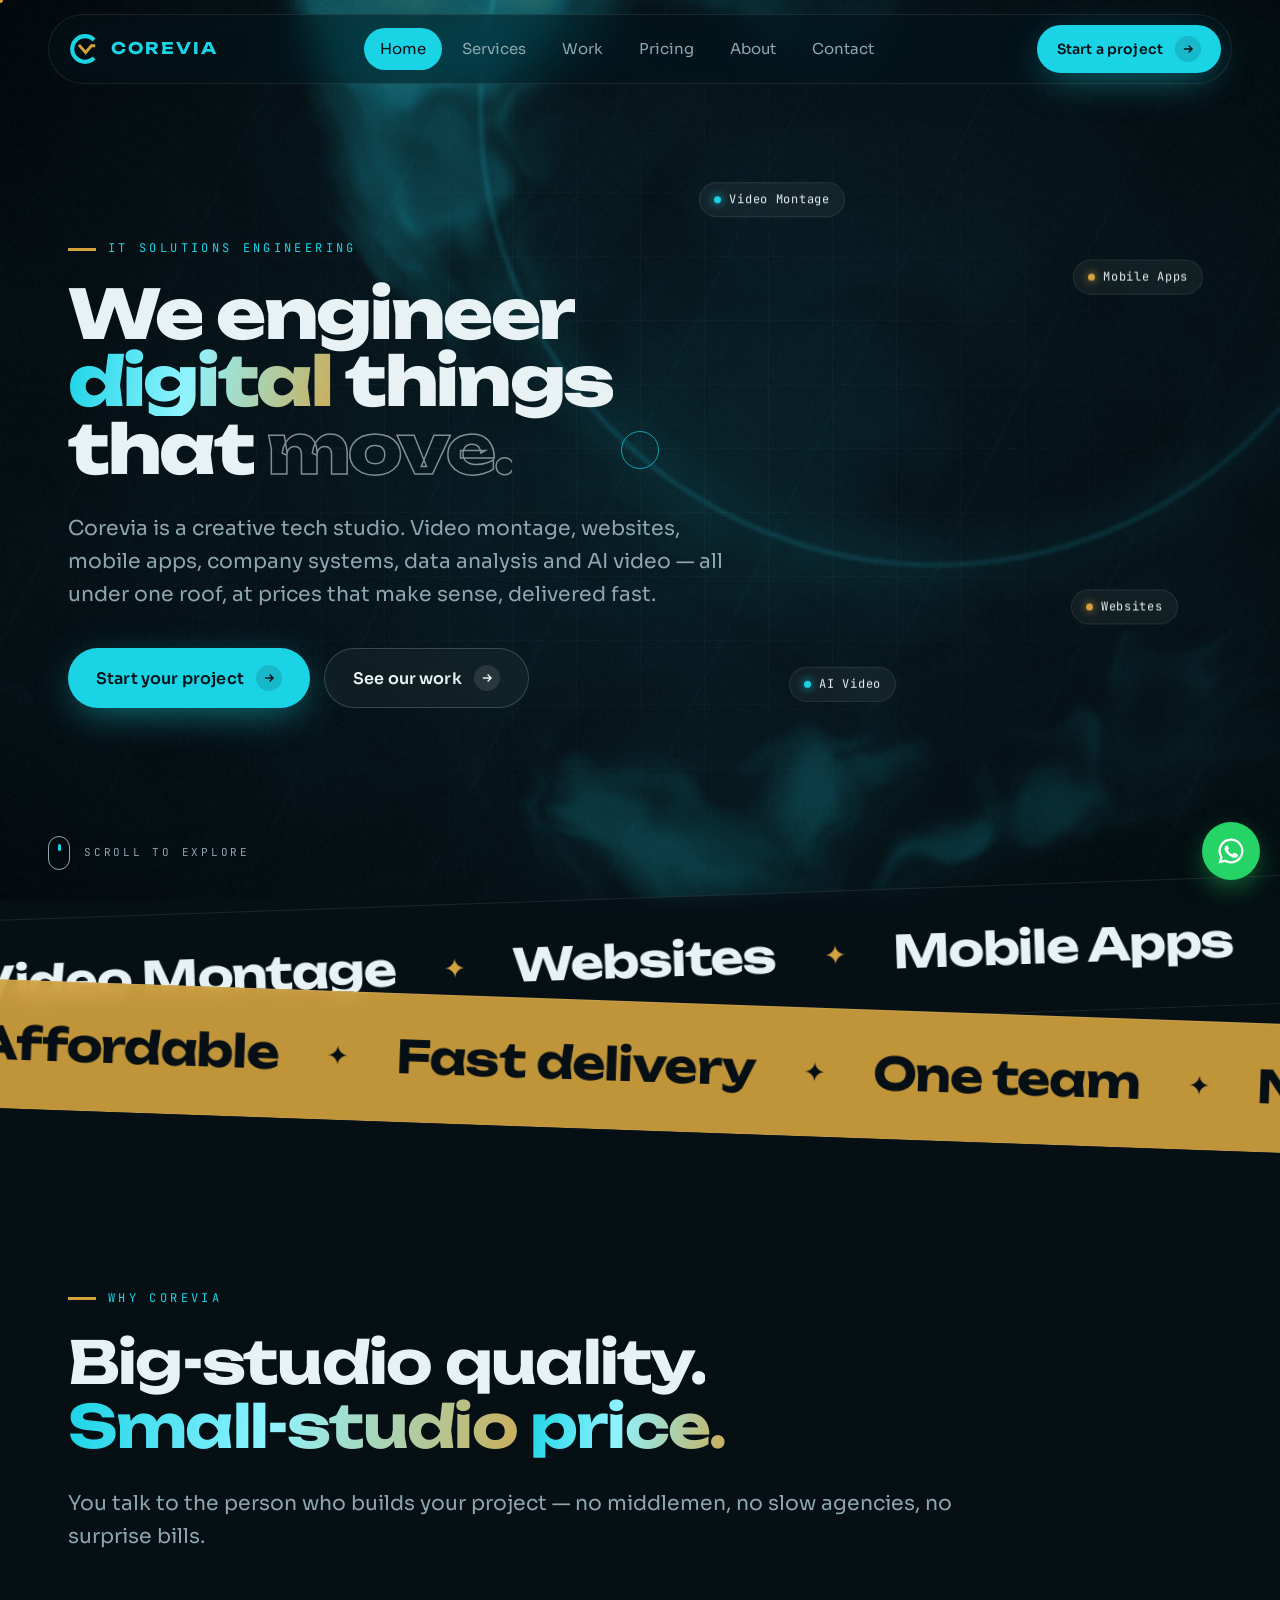
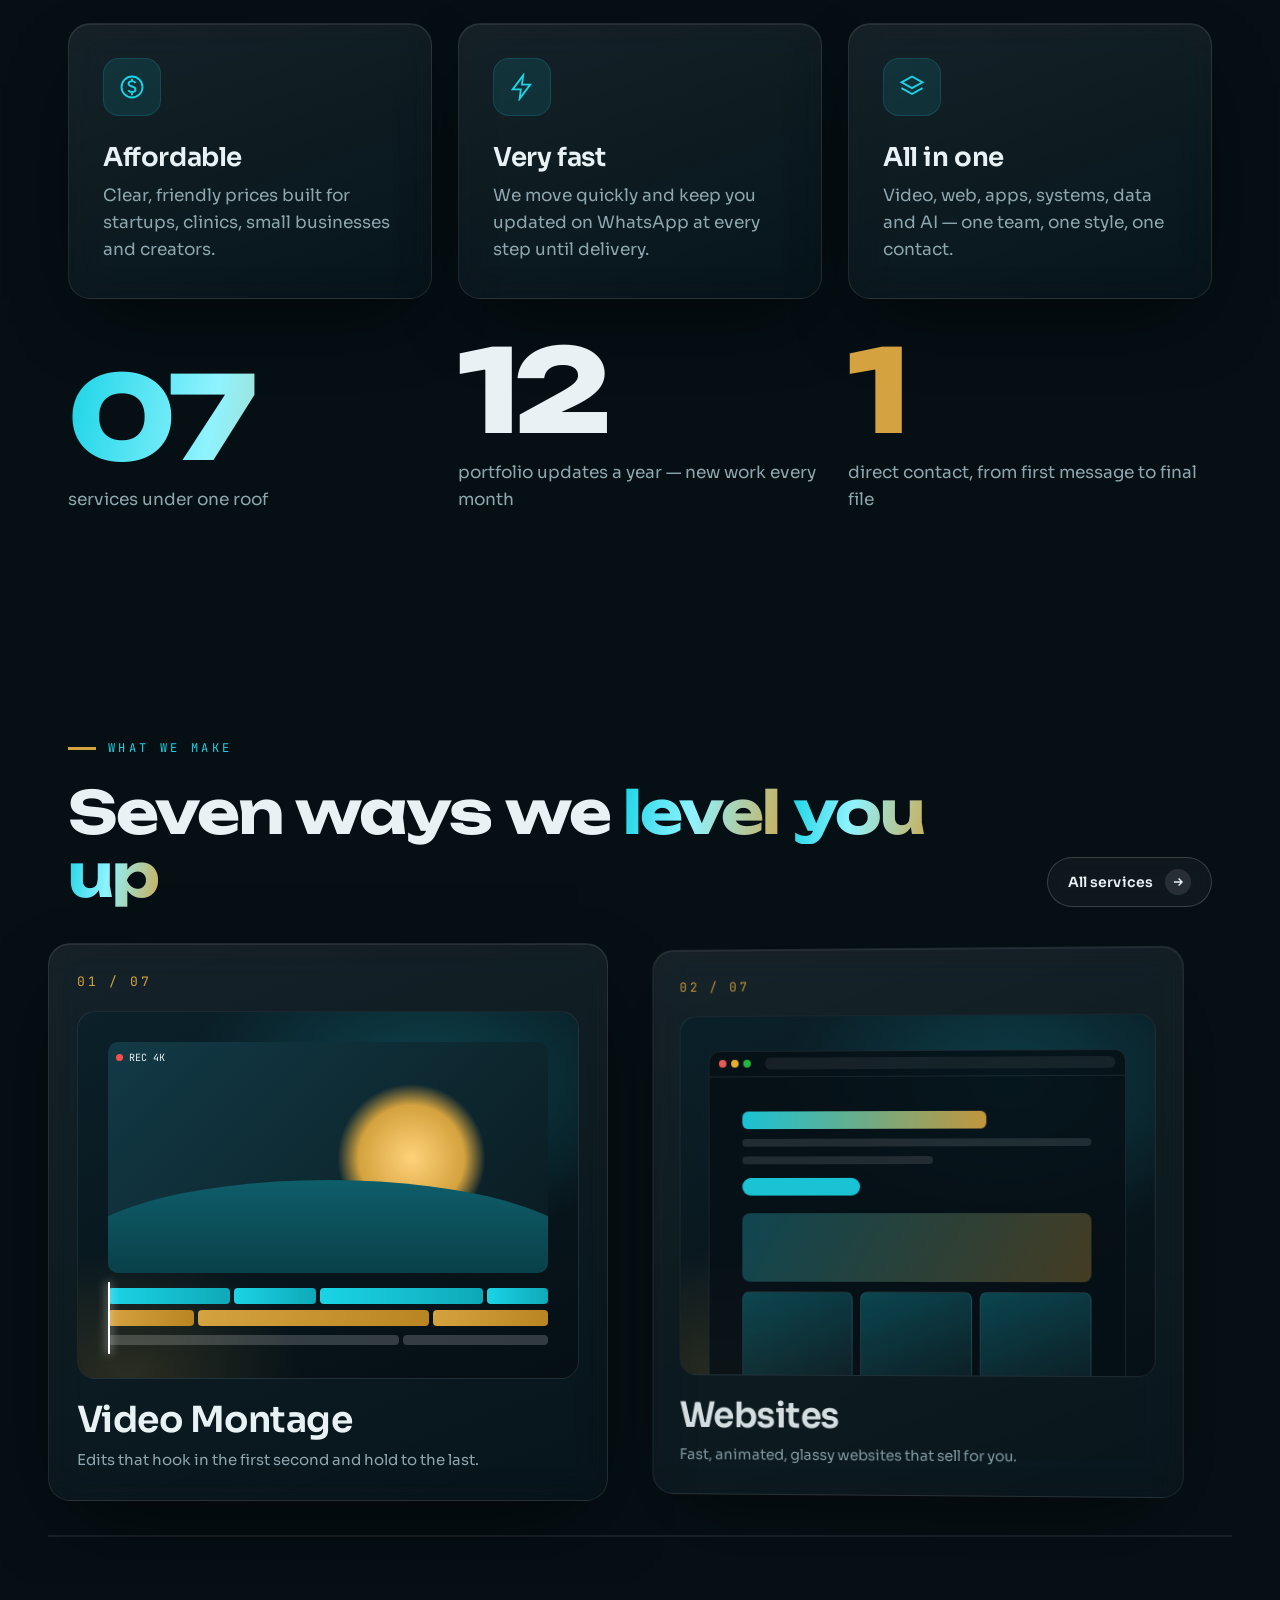
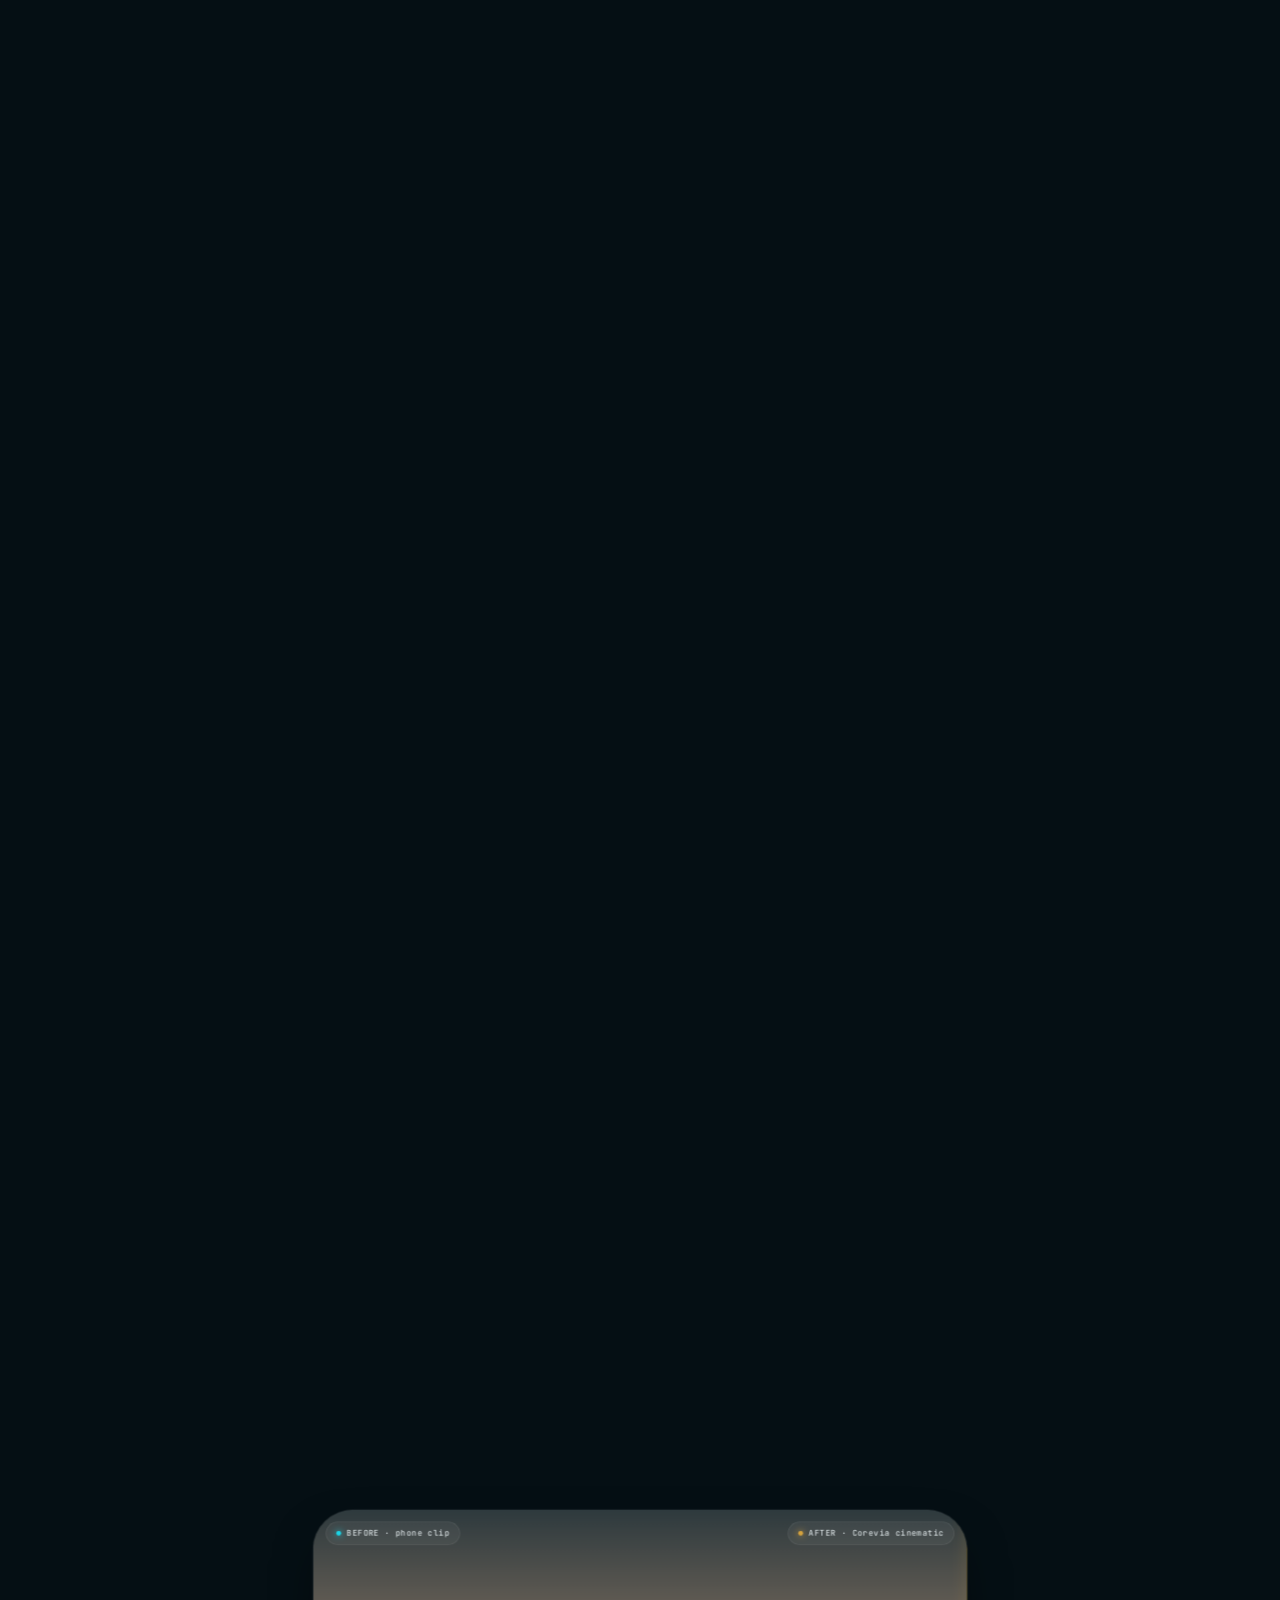
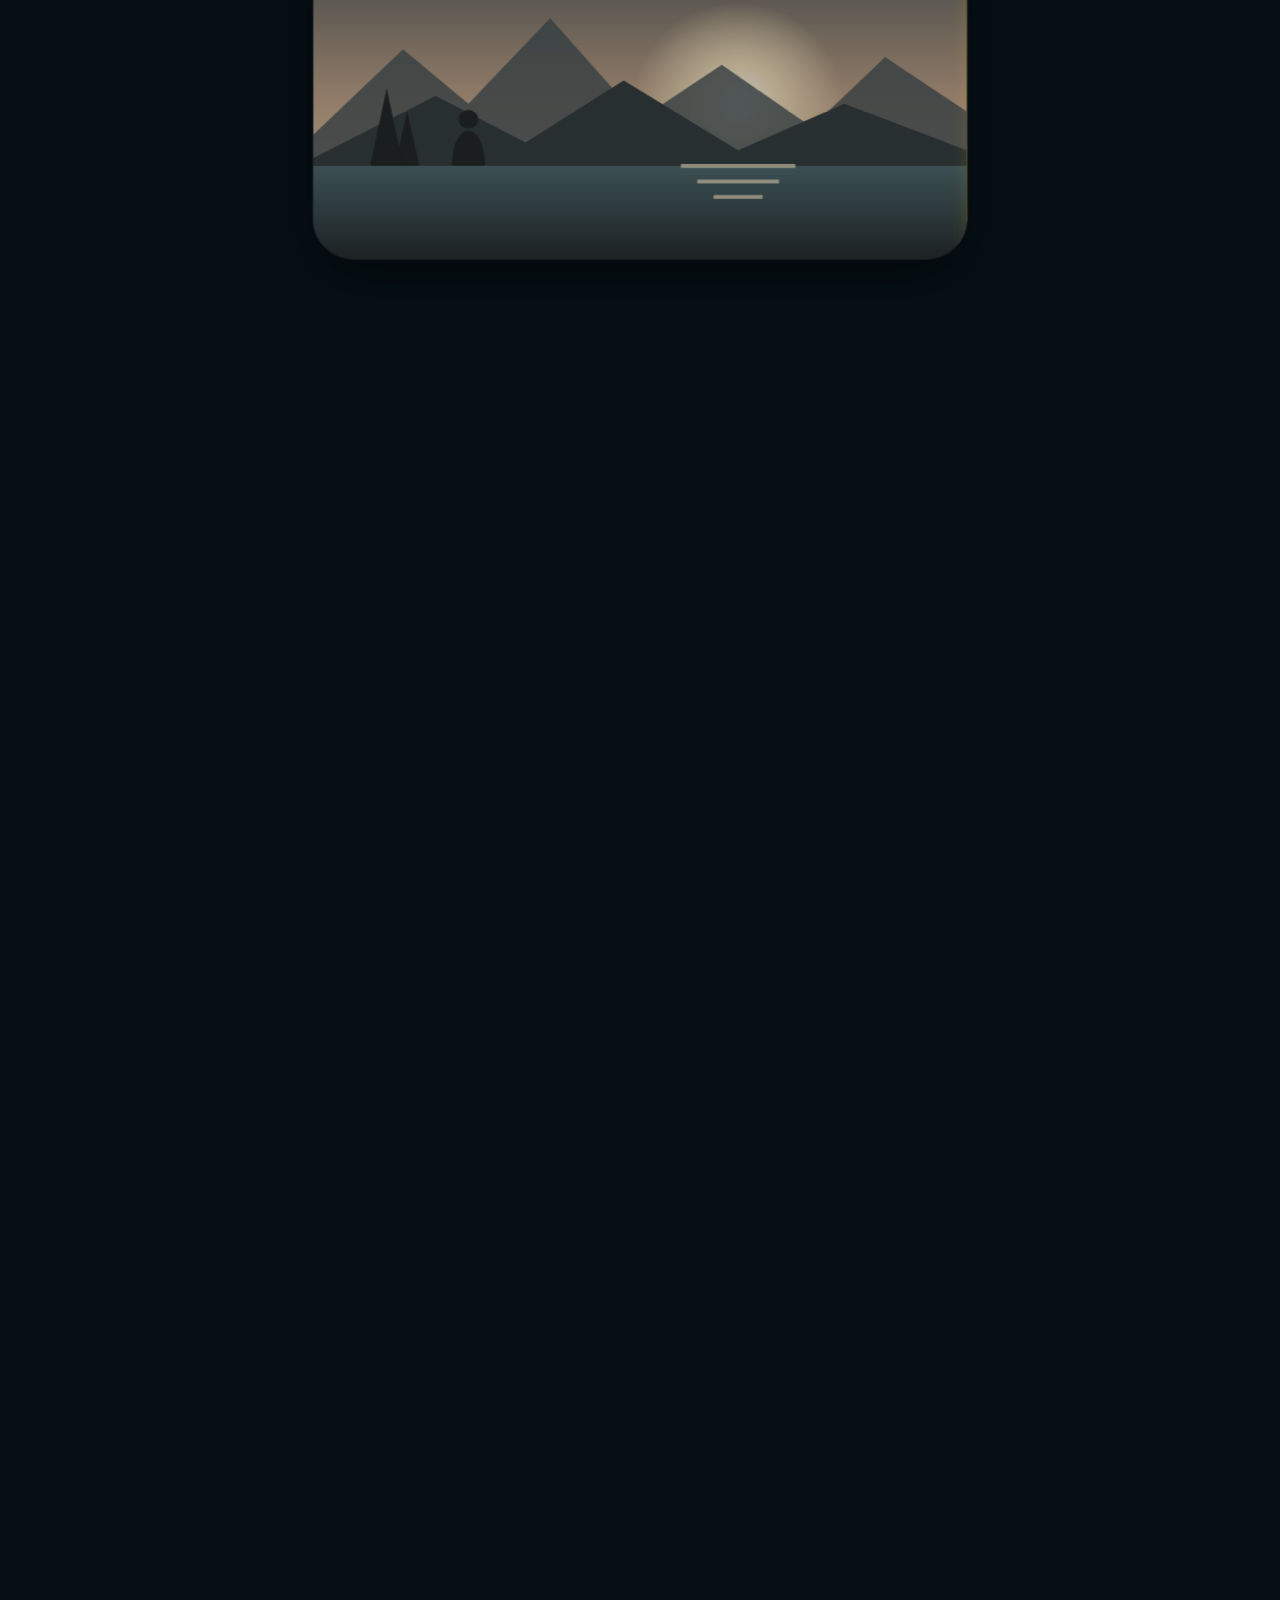
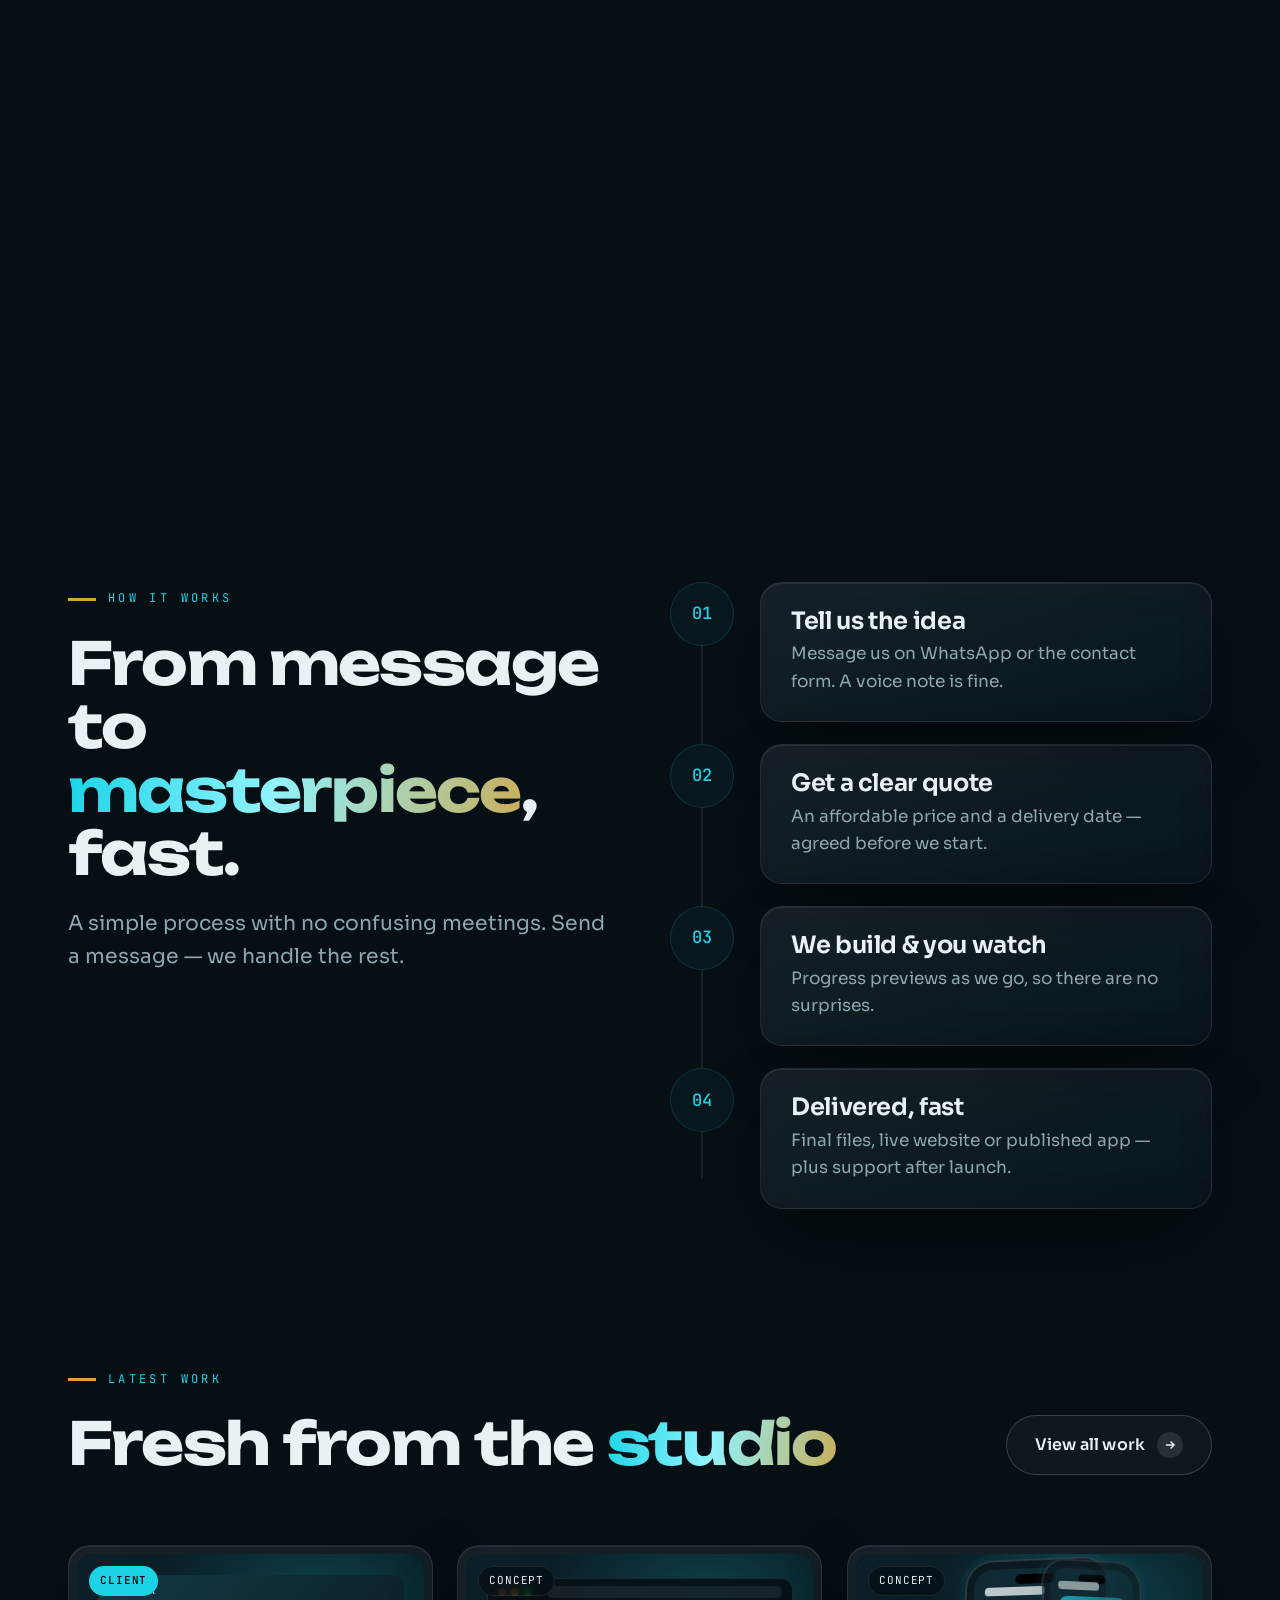
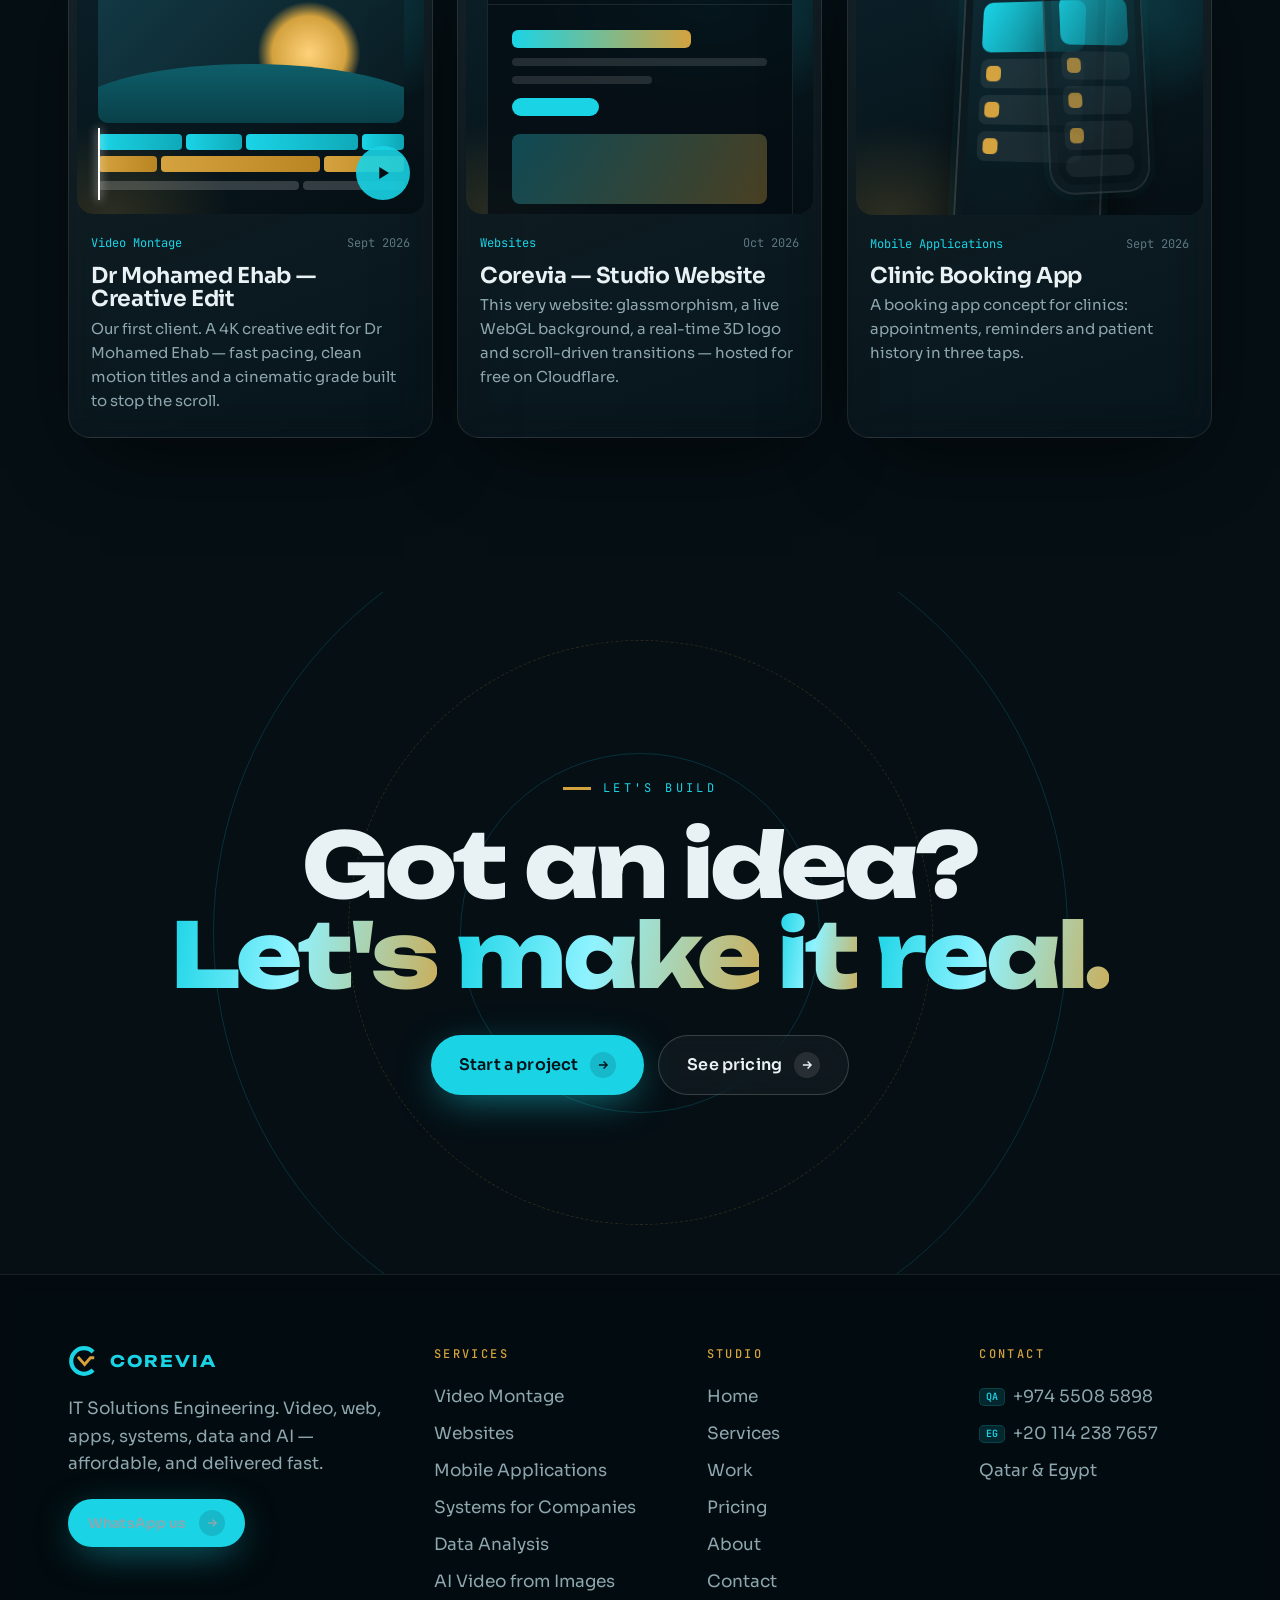
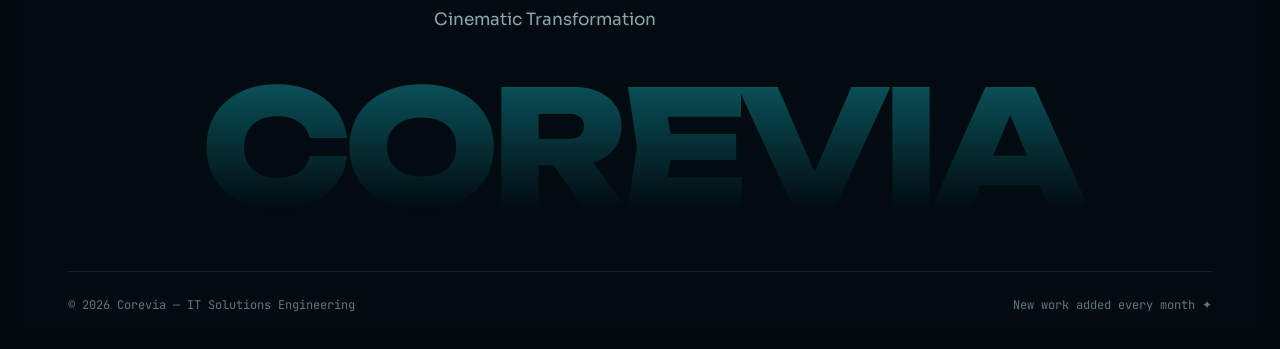
==== commit dce57ff1: "Add Qatar and Egypt offices, new fonts and Omni media slots - Replace the old phone with two WhatsAp" ====
--- a/index.html
+++ b/index.html
@@ -10,9 +10,8 @@
   <meta property="og:title" content="Corevia — IT Solutions Engineering">
   <meta property="og:description" content="Video, websites, apps, systems, data and AI — affordable and delivered fast.">
   <meta property="og:image" content="assets/img/og-card.svg">
-  <link rel="preconnect" href="https://fonts.googleapis.com">
-  <link rel="preconnect" href="https://fonts.gstatic.com" crossorigin>
-  <link href="https://fonts.googleapis.com/css2?family=Outfit:wght@300;400;500;600;700;800&family=JetBrains+Mono:wght@400;500&display=swap" rel="stylesheet">
+  <link rel="preload" href="assets/fonts/unbounded-latin-wght-normal.woff2" as="font" type="font/woff2" crossorigin>
+  <link rel="preload" href="assets/fonts/sora-latin-wght-normal.woff2" as="font" type="font/woff2" crossorigin>
   <link rel="stylesheet" href="assets/css/style.css">
   <script type="importmap">{"imports":{"three":"./assets/vendor/three/three.module.js","three/addons/":"./assets/vendor/three/addons/"}}</script>
 </head>
--- a/assets/css/style.css
+++ b/assets/css/style.css
@@ -1,6 +1,11 @@
 /* =========================================================
    COREVIA — styles
    ========================================================= */
+/* ---------- fonts (self-hosted, SIL Open Font License) ---------- */
+@font-face { font-family: "Unbounded"; src: url("../fonts/unbounded-latin-wght-normal.woff2") format("woff2-variations"); font-weight: 200 900; font-display: swap; }
+@font-face { font-family: "Sora"; src: url("../fonts/sora-latin-wght-normal.woff2") format("woff2-variations"); font-weight: 100 800; font-display: swap; }
+@font-face { font-family: "JetBrains Mono"; src: url("../fonts/jetbrains-mono-latin-wght-normal.woff2") format("woff2-variations"); font-weight: 100 800; font-display: swap; }
+
 :root {
   --bg: #050f14;
   --bg-2: #08161d;
@@ -17,7 +22,8 @@
   --line-2: rgba(255, 255, 255, 0.09);
   --shadow: 0 30px 80px -30px rgba(0, 0, 0, 0.8);
   --radius: 22px;
-  --font: "Outfit", system-ui, sans-serif;
+  --font: "Sora", system-ui, sans-serif;
+  --display: "Unbounded", "Sora", system-ui, sans-serif;
   --mono: "JetBrains Mono", ui-monospace, monospace;
   --ease: cubic-bezier(.2, .8, .2, 1);
   --gutter: clamp(16px, 4vw, 48px);
@@ -76,9 +82,10 @@
 @media (max-width: 640px) { .g2, .g3, .g4 { grid-template-columns: 1fr; } }
 
 /* ---------- type ---------- */
-h1, h2, h3, h4 { font-weight: 700; line-height: 1.04; letter-spacing: -0.02em; margin: 0; }
-.display { font-size: clamp(44px, 8.4vw, 124px); font-weight: 800; letter-spacing: -0.045em; line-height: .95; }
-.h2 { font-size: clamp(34px, 5.4vw, 76px); letter-spacing: -0.035em; }
+h1, h2, h3, h4 { font-family: var(--display); font-weight: 700; line-height: 1.08; letter-spacing: -0.02em; margin: 0; }
+h3, h4 { font-family: var(--font); font-weight: 650; letter-spacing: -0.015em; }
+.display { font-family: var(--display); font-size: clamp(38px, 7vw, 104px); font-weight: 800; letter-spacing: -0.035em; line-height: 1; }
+.h2 { font-size: clamp(30px, 4.6vw, 64px); letter-spacing: -0.03em; }
 .h3 { font-size: clamp(22px, 2.4vw, 30px); }
 .lead { font-size: clamp(17px, 1.6vw, 21px); color: var(--muted); max-width: 60ch; }
 .eyebrow {
@@ -172,7 +179,7 @@
   transition: transform .6s var(--ease), background .4s;
 }
 .nav.hide { transform: translate(-50%, -130%); }
-.brand { display: flex; align-items: center; gap: 10px; font-weight: 700; letter-spacing: .14em; font-size: 17px; }
+.brand { display: flex; align-items: center; gap: 10px; font-family: var(--display); font-weight: 700; letter-spacing: .12em; font-size: 16px; }
 .brand img { width: 32px; height: 32px; transition: transform .8s var(--ease); }
 .brand:hover img { transform: rotate(-360deg); }
 .brand span { color: var(--cyan); }
@@ -194,7 +201,7 @@
   clip-path: circle(0% at calc(100% - 40px) 40px); transition: clip-path .8s var(--ease); visibility: hidden;
 }
 .menu-open .mobile-menu { clip-path: circle(150% at calc(100% - 40px) 40px); visibility: visible; }
-.mobile-menu a { font-size: clamp(36px, 10vw, 56px); font-weight: 700; letter-spacing: -.03em; display: flex; align-items: baseline; gap: 14px; }
+.mobile-menu a { font-family: var(--display); font-size: clamp(28px, 8vw, 46px); font-weight: 700; letter-spacing: -.03em; display: flex; align-items: baseline; gap: 14px; }
 .mobile-menu a small { font-family: var(--mono); font-size: 12px; color: var(--gold); }
 .mobile-menu a.active { color: var(--cyan); }
 .mobile-menu .mm-foot { margin-top: 30px; color: var(--muted); font-family: var(--mono); font-size: 13px; }
@@ -224,7 +231,7 @@
 .loader svg { width: 120px; height: 120px; overflow: visible; }
 .loader .c { stroke-dasharray: 260; stroke-dashoffset: 260; animation: draw 1.1s var(--ease) forwards; }
 .loader .v { stroke-dasharray: 90; stroke-dashoffset: 90; animation: draw .7s .7s var(--ease) forwards; }
-.loader .word { margin-top: 26px; font-weight: 700; letter-spacing: .5em; font-size: 20px; color: var(--cyan); text-align: center; opacity: 0; animation: fade .6s 1s forwards; padding-left: .5em; }
+.loader .word { font-family: var(--display); margin-top: 26px; font-weight: 700; letter-spacing: .5em; font-size: 20px; color: var(--cyan); text-align: center; opacity: 0; animation: fade .6s 1s forwards; padding-left: .5em; }
 .loader .bar { width: 180px; height: 2px; margin: 18px auto 0; background: rgba(255,255,255,.1); overflow: hidden; }
 .loader .bar i { display: block; height: 100%; background: var(--gold); transform: scaleX(0); transform-origin: left; animation: grow 1.4s .2s var(--ease) forwards; }
 @keyframes draw { to { stroke-dashoffset: 0; } }
@@ -242,7 +249,7 @@
   .hero-home { align-items: flex-start; padding-top: 120px; padding-bottom: 38vh; }
 }
 .hero-copy { max-width: 760px; }
-.hero-home .display { font-size: clamp(44px, 6.4vw, 100px); }
+.hero-home .display { font-size: clamp(34px, 5.3vw, 84px); }
 .hero-home .hero-copy { max-width: 680px; }
 .hero-copy .lead { margin: 28px 0 38px; }
 .hero-sub { min-height: 62vh; display: flex; align-items: flex-end; padding: 160px 0 70px; }
@@ -263,7 +270,7 @@
 .marquee.rev { transform: rotate(2deg) scale(1.04); margin-top: -20px; background: rgba(212, 162, 62, .9); color: var(--bg); }
 .marquee .track { display: flex; width: max-content; gap: 46px; animation: marq 32s linear infinite; }
 .marquee.rev .track { animation-direction: reverse; }
-.marquee span { font-size: clamp(26px, 4vw, 52px); font-weight: 700; letter-spacing: -.02em; display: flex; align-items: center; gap: 46px; white-space: nowrap; }
+.marquee span { font-family: var(--display); font-size: clamp(22px, 3.4vw, 44px); font-weight: 700; letter-spacing: -.02em; display: flex; align-items: center; gap: 46px; white-space: nowrap; }
 .marquee span::after { content: "✦"; color: var(--gold); font-size: .6em; }
 .marquee.rev span::after { color: var(--bg); }
 @keyframes marq { to { transform: translateX(-50%); } }
@@ -274,7 +281,7 @@
 .vcard .ic svg { width: 28px; height: 28px; stroke: var(--cyan); }
 .vcard h3 { margin: 28px 0 10px; font-size: 26px; }
 .vcard p { margin: 0; color: var(--muted); }
-.big-num { font-size: clamp(64px, 9vw, 130px); font-weight: 800; letter-spacing: -.05em; line-height: .9; }
+.big-num { font-family: var(--display); font-size: clamp(64px, 9vw, 130px); font-weight: 800; letter-spacing: -.05em; line-height: .9; }
 
 /* ---------- horizontal services ---------- */
 .hs { height: 100vh; overflow: hidden; display: flex; flex-direction: column; justify-content: center; }
@@ -377,7 +384,7 @@
 .svc { display: grid; grid-template-columns: 1fr 1fr; gap: 40px; align-items: center; padding: 50px 0; scroll-margin-top: 100px; }
 .svc + .svc { border-top: 1px solid var(--line-2); }
 .svc .mock { aspect-ratio: 1 / 1; }
-.svc h2 { font-size: clamp(32px, 4vw, 54px); margin: 8px 0 16px; }
+.svc h2 { font-family: var(--display); font-size: clamp(26px, 3.2vw, 44px); margin: 8px 0 16px; }
 .svc ul { list-style: none; padding: 0; margin: 24px 0 30px; display: flex; flex-wrap: wrap; gap: 8px; }
 .svc li { font-size: 14px; padding: 7px 14px; border-radius: 999px; border: 1px solid var(--line); background: rgba(26, 212, 230, .05); }
 .svc .idx { font-family: var(--mono); font-size: 13px; color: var(--gold); letter-spacing: .2em; }
@@ -395,7 +402,7 @@
 .tier.hot { background: linear-gradient(160deg, rgba(26,212,230,.2), rgba(26,212,230,.03)); border-color: rgba(26, 212, 230, .45); transform: translateY(-14px); }
 .tier .tag { position: absolute; top: -13px; right: 24px; background: var(--gold); color: var(--bg); font-family: var(--mono); font-size: 11px; font-weight: 600; letter-spacing: .1em; padding: 6px 12px; border-radius: 999px; }
 .tier h3 { font-size: 28px; }
-.tier .price { font-size: 40px; font-weight: 800; letter-spacing: -.03em; margin: 18px 0 4px; }
+.tier .price { font-family: var(--display); font-size: 40px; font-weight: 800; letter-spacing: -.03em; margin: 18px 0 4px; }
 .tier .price small { font-size: 15px; color: var(--muted); font-weight: 400; letter-spacing: 0; }
 .tier ul { list-style: none; padding: 0; margin: 24px 0 32px; display: grid; gap: 12px; }
 .tier li { display: flex; gap: 12px; color: var(--muted); font-size: 15px; }
@@ -427,7 +434,7 @@
 .founder .side img { width: 46%; position: relative; animation: bob 6s ease-in-out infinite; }
 .founder .main { background: var(--cream); color: #0b1a20; padding: clamp(30px, 5vw, 60px); position: relative; }
 .founder .main::before { content: ""; position: absolute; left: 0; top: 0; bottom: 0; width: 10px; background: var(--cyan); }
-.founder h3 { font-size: clamp(40px, 5vw, 64px); letter-spacing: -.04em; }
+.founder h3 { font-family: var(--display); font-size: clamp(34px, 4.2vw, 54px); letter-spacing: -.04em; }
 .founder .role { font-family: var(--mono); color: #a7781f; letter-spacing: .3em; margin: 14px 0 8px; font-size: 14px; }
 .founder p { color: #2c444c; }
 @media (max-width: 800px) { .founder { grid-template-columns: 1fr; } .founder .side { min-height: 240px; } }
@@ -460,6 +467,19 @@
 .cline .ic svg { width: 22px; height: 22px; stroke: var(--cyan); }
 .cline small { display: block; font-family: var(--mono); font-size: 11px; letter-spacing: .14em; color: var(--muted); text-transform: uppercase; }
 .cline strong { font-size: 18px; font-weight: 600; }
+
+.offices { display: grid; grid-template-columns: 1fr 1fr; gap: 24px; }
+@media (max-width: 800px) { .offices { grid-template-columns: 1fr; } }
+.office { padding: clamp(24px, 3.5vw, 40px); display: flex; flex-direction: column; gap: 22px; }
+.office-top { display: flex; align-items: center; gap: 16px; }
+.office-top h3 { font-family: var(--display); font-size: clamp(26px, 3vw, 36px); }
+.office-label { font-family: var(--mono); font-size: 12px; letter-spacing: .2em; text-transform: uppercase; color: var(--gold); }
+.office-phone { font-family: var(--mono); font-size: clamp(22px, 2.6vw, 30px); letter-spacing: .02em; transition: color .3s; }
+.office-phone:hover { color: var(--cyan); }
+.btn.wa { --bgc: #25d366; box-shadow: 0 10px 40px -10px rgba(37, 211, 102, .6); }
+.pay { padding-top: 20px; border-top: 1px solid var(--line-2); }
+.pay-list { display: flex; flex-wrap: wrap; gap: 8px; margin-top: 12px; }
+.pay-list span { font-size: 14px; padding: 8px 14px; border-radius: 12px; background: rgba(212, 162, 62, .08); border: 1px solid rgba(212, 162, 62, .3); }
 
 /* ---------- CTA + footer ---------- */
 .cta { text-align: center; padding: clamp(90px, 14vw, 180px) 0; overflow: hidden; }
@@ -478,9 +498,27 @@
 .footer a { color: var(--muted); transition: color .3s; }
 .footer a:hover { color: var(--cyan); }
 .footer .bottom { display: flex; justify-content: space-between; gap: 20px; flex-wrap: wrap; margin-top: 60px; padding-top: 24px; border-top: 1px solid var(--line-2); font-family: var(--mono); font-size: 12px; color: var(--dim); }
-.footer .huge { font-size: clamp(60px, 16vw, 230px); font-weight: 800; letter-spacing: -.05em; line-height: .8; margin-top: 50px; text-align: center; background: linear-gradient(180deg, rgba(26,212,230,.35), rgba(26,212,230,0)); -webkit-background-clip: text; background-clip: text; color: transparent; user-select: none; }
+.footer .huge { font-family: var(--display); font-size: clamp(44px, 12.5vw, 180px); font-weight: 800; letter-spacing: -.05em; line-height: .8; margin-top: 50px; text-align: center; background: linear-gradient(180deg, rgba(26,212,230,.35), rgba(26,212,230,0)); -webkit-background-clip: text; background-clip: text; color: transparent; user-select: none; }
 @media (max-width: 860px) { .footer .cols { grid-template-columns: 1fr 1fr; } }
 @media (max-width: 520px) { .footer .cols { grid-template-columns: 1fr; } }
+.cc { display: inline-grid; place-items: center; min-width: 26px; height: 18px; padding: 0 5px; margin-right: 8px; border-radius: 5px; font-family: var(--mono); font-size: 10px; font-weight: 600; letter-spacing: .06em; background: rgba(26, 212, 230, .14); color: var(--cyan); border: 1px solid var(--line); vertical-align: middle; }
+.cc.big { min-width: 48px; height: 48px; border-radius: 14px; font-size: 14px; margin: 0; flex-shrink: 0; }
+.mobile-menu .mm-foot { display: grid; gap: 6px; }
+.mobile-menu .mm-foot a { font-size: 13px; font-weight: 400; letter-spacing: 0; }
+.wa-pick { position: fixed; inset: 0; z-index: 85; display: grid; place-items: center; padding: 16px; visibility: hidden; }
+.wa-pick.open { visibility: visible; }
+.wa-pick .scrim { position: absolute; inset: 0; background: rgba(2, 8, 11, .7); backdrop-filter: blur(12px); opacity: 0; transition: opacity .35s; }
+.wa-pick.open .scrim { opacity: 1; }
+.wa-pick .sheet { position: relative; width: min(440px, 100%); padding: 30px; transform: translateY(30px) scale(.96); opacity: 0; transition: all .45s var(--ease); }
+.wa-pick.open .sheet { transform: none; opacity: 1; }
+.wa-pick h3 { font-size: 30px; margin: 0 0 6px; }
+.wa-pick .close { position: absolute; top: 16px; right: 16px; width: 40px; height: 40px; border-radius: 50%; border: 1px solid var(--line-2); font-size: 20px; }
+.wa-opts { display: grid; gap: 12px; margin-top: 20px; }
+.wa-opt { display: flex; align-items: center; gap: 16px; padding: 16px; border-radius: 16px; border: 1px solid var(--line-2); background: rgba(255,255,255,.04); transition: all .35s var(--ease); }
+.wa-opt:hover, .wa-opt:focus-visible { border-color: #25d366; background: rgba(37, 211, 102, .1); transform: translateX(4px); }
+.wa-opt strong { display: block; font-size: 18px; }
+.wa-opt small { font-family: var(--mono); color: var(--muted); font-size: 13px; }
+.wa-opt svg { width: 26px; height: 26px; fill: #25d366; margin-left: auto; flex-shrink: 0; }
 .wa-float { position: fixed; right: 20px; bottom: 20px; z-index: 40; width: 58px; height: 58px; border-radius: 50%; background: #25d366; display: grid; place-items: center; box-shadow: 0 10px 30px -6px rgba(37, 211, 102, .6); transition: transform .4s var(--ease); }
 .wa-float:hover { transform: scale(1.1) rotate(-8deg); }
 .wa-float svg { width: 30px; height: 30px; fill: #fff; }
@@ -491,6 +529,11 @@
 .mock { position: relative; border-radius: 18px; overflow: hidden; background: linear-gradient(160deg, #0b2029, #050f14); border: 1px solid var(--line-2); isolation: isolate; }
 .mock::before { content: ""; position: absolute; inset: 0; z-index: -1; background: radial-gradient(70% 60% at 70% 20%, rgba(26, 212, 230, .22), transparent 70%), radial-gradient(50% 50% at 10% 100%, rgba(212, 162, 62, .18), transparent 70%); }
 .mock * { box-sizing: border-box; }
+
+.media-fill > .mock { position: absolute; inset: 0; border: 0; border-radius: 0; }
+.media-fill > img, .media-fill > video { position: absolute; inset: 0; width: 100%; height: 100%; object-fit: cover; z-index: 1; }
+.founder .side .founder-photo { position: absolute; inset: 0; width: 100%; height: 100%; object-fit: cover; animation: none; z-index: 0; }
+.founder .side.has-photo > img:not(.founder-photo) { position: absolute; width: 64px; right: 20px; bottom: 20px; z-index: 2; }
 
 /* video editor */
 .m-video { display: flex; flex-direction: column; padding: 6%; gap: 5%; }
@@ -591,7 +634,7 @@
 .center { text-align: center; }
 .mt { margin-top: 40px; }
 .notfound { min-height: 100svh; display: grid; place-items: center; text-align: center; }
-.notfound .display { font-size: clamp(120px, 30vw, 360px); }
+.notfound .display { font-family: var(--display); font-size: clamp(120px, 30vw, 360px); }
 .sr { position: absolute; width: 1px; height: 1px; overflow: hidden; clip: rect(0 0 0 0); white-space: nowrap; }
 
 @media (prefers-reduced-motion: reduce) {
